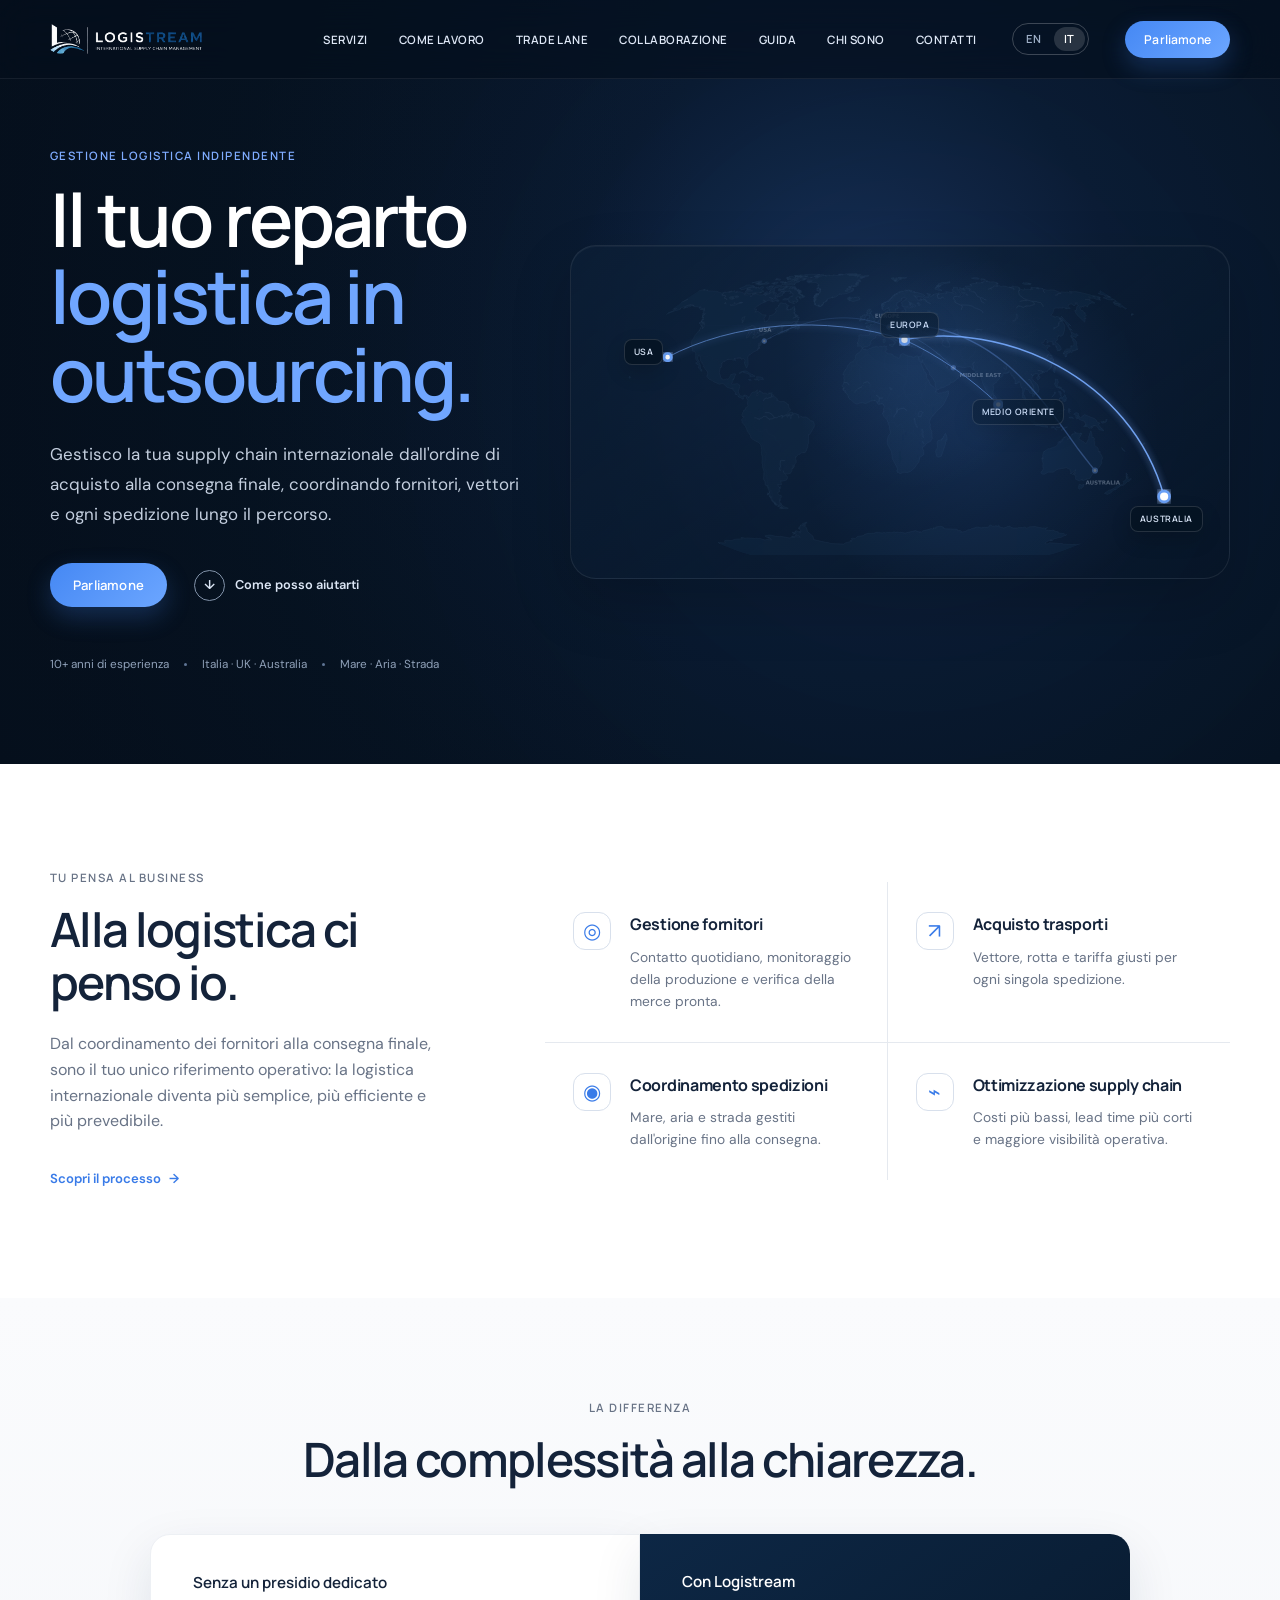
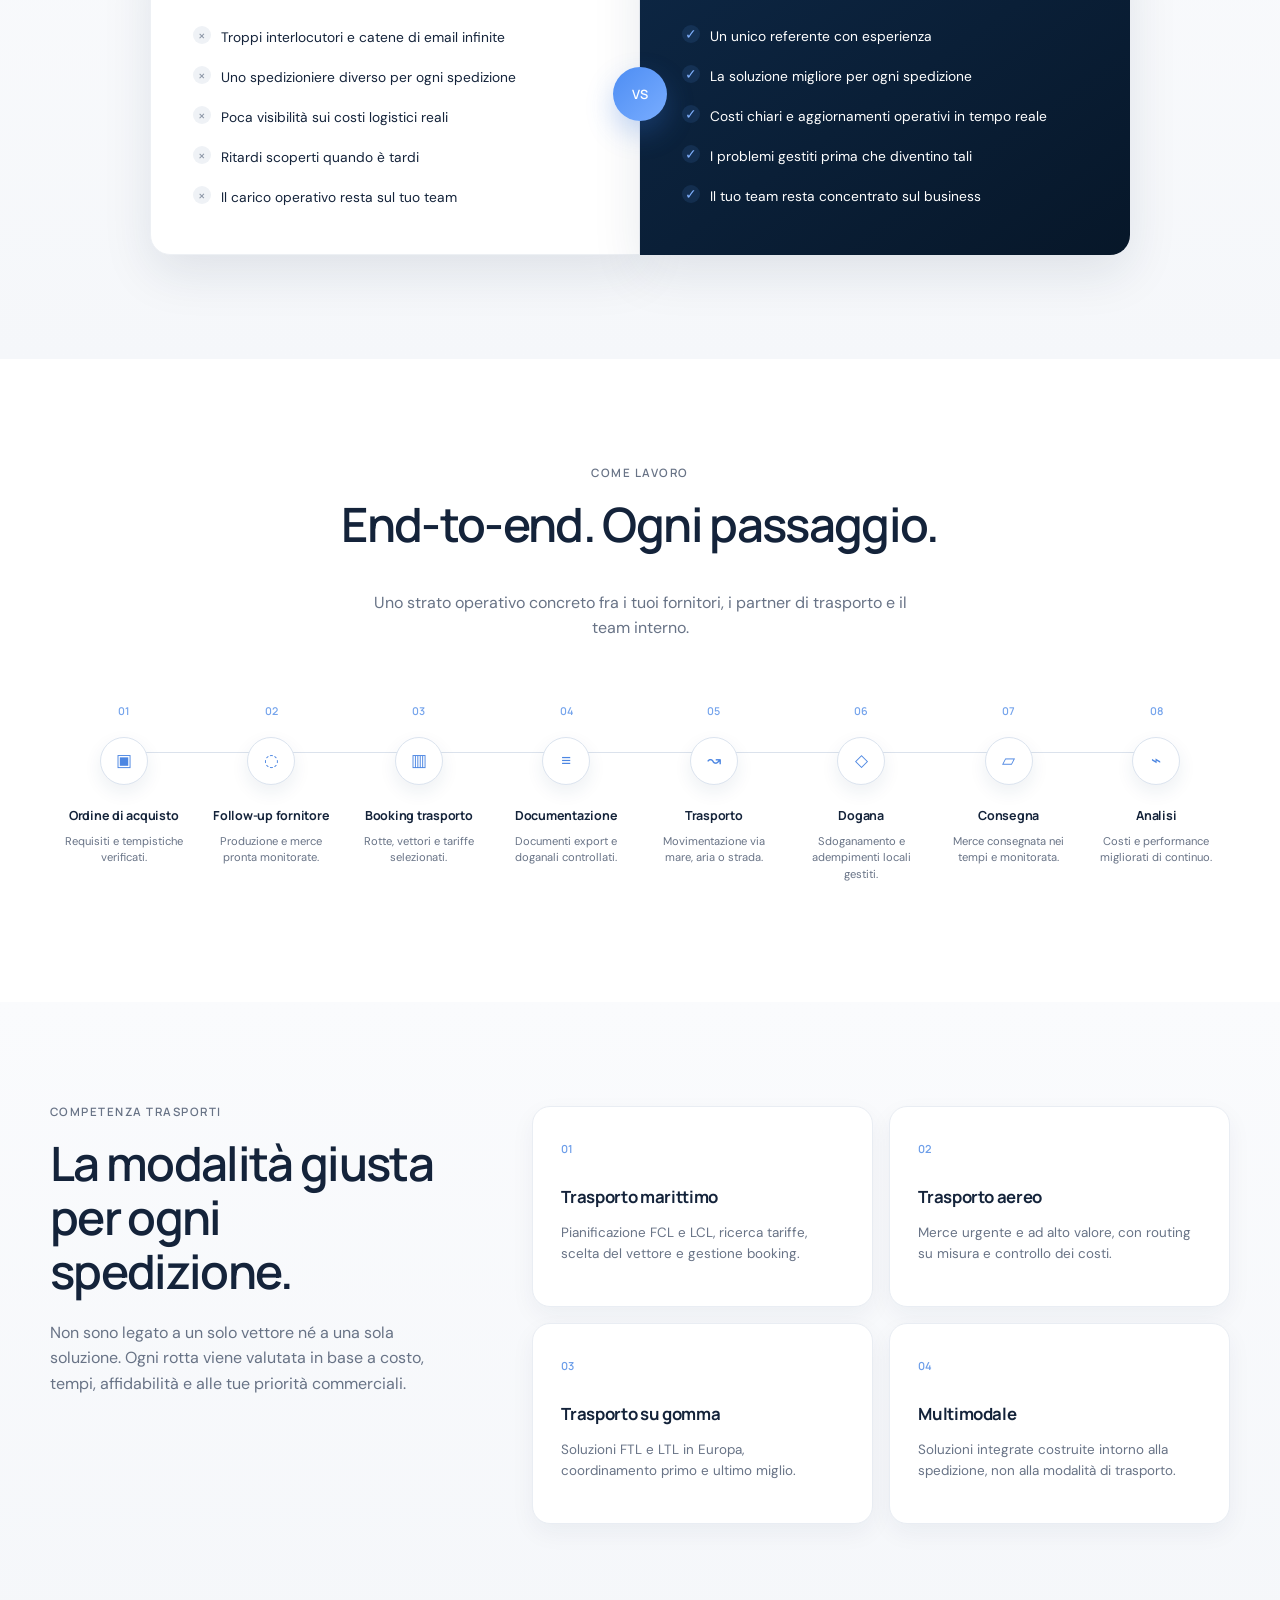
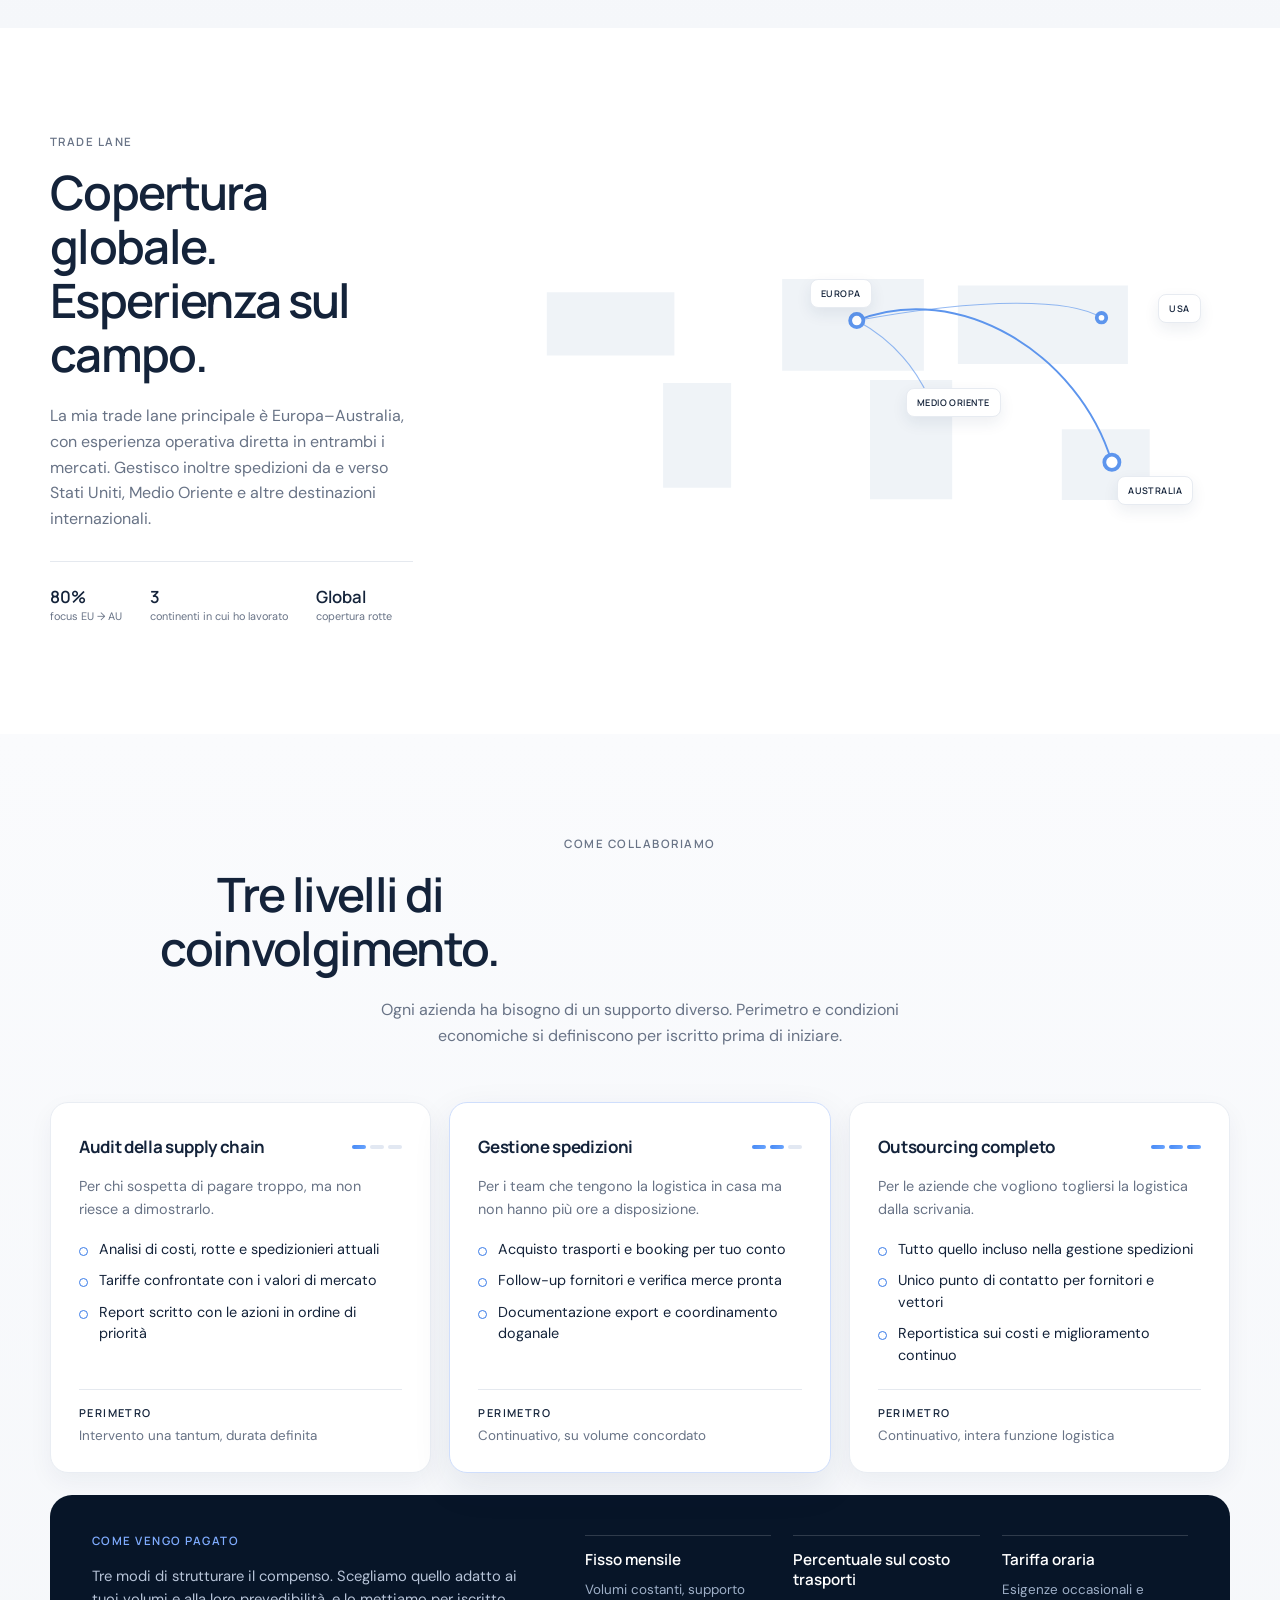
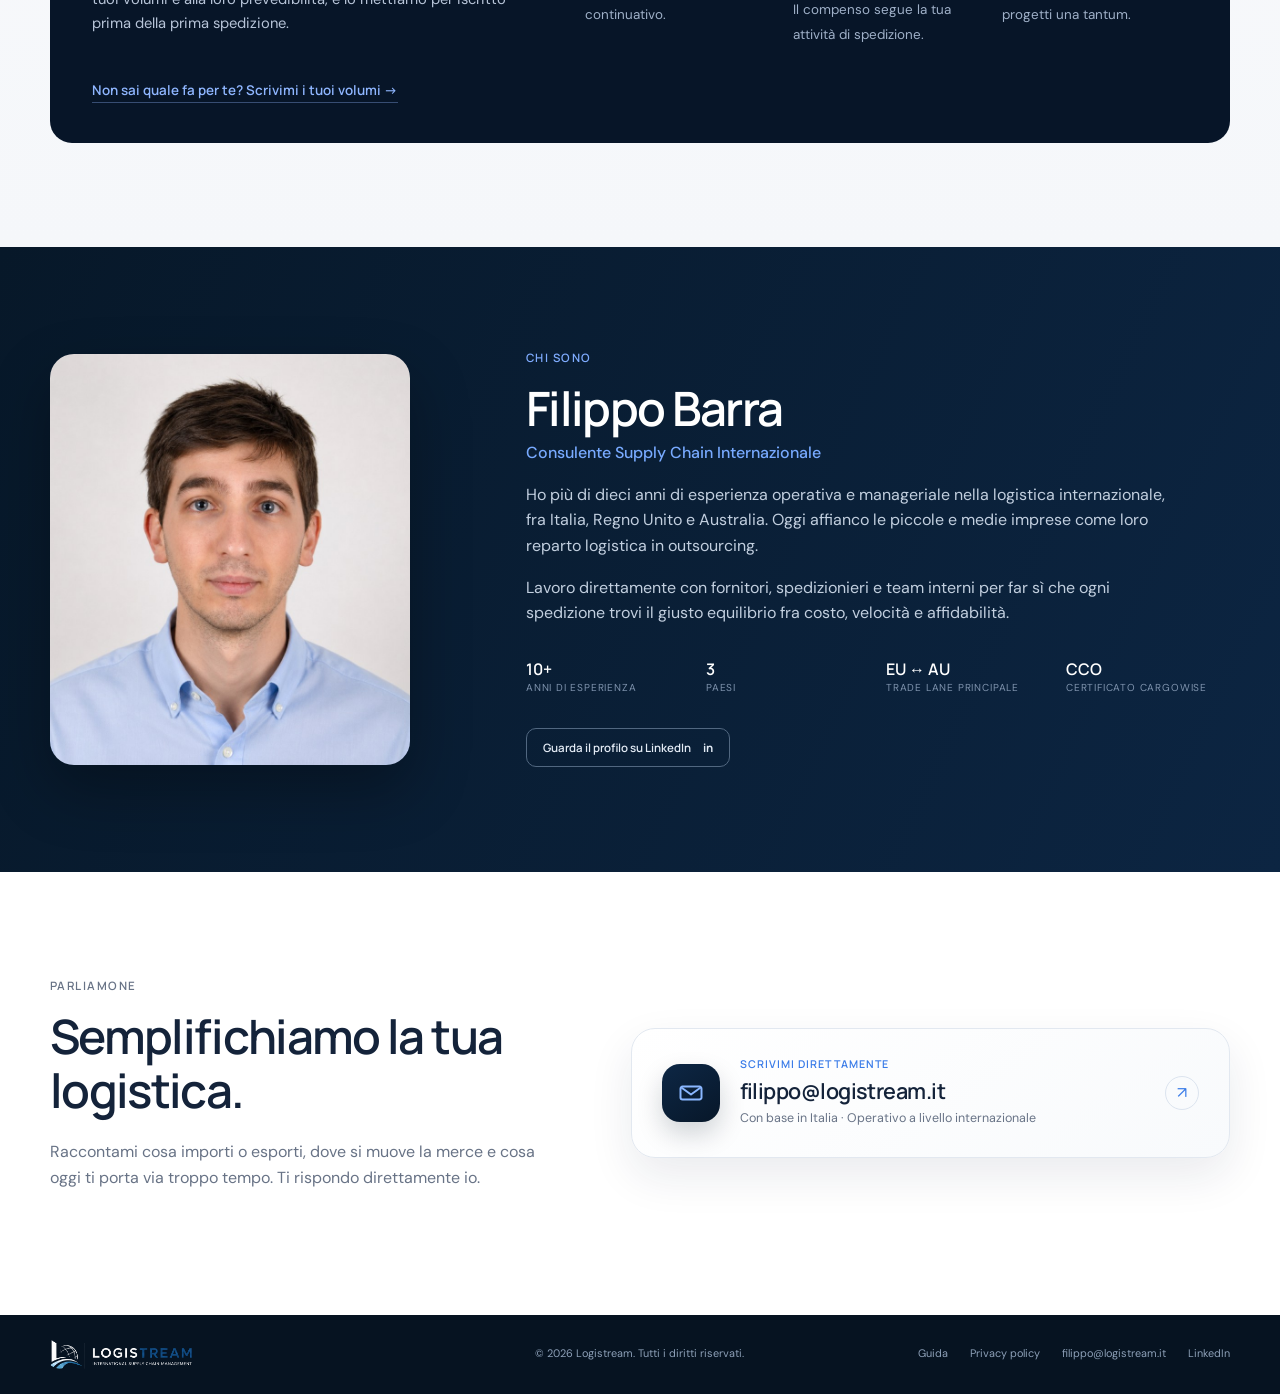
==== it/index.html @ 3e393ba1 "Aggiornamento sito" ====
<!doctype html>
<html lang="it">
<head>
  <meta charset="utf-8">
  <meta name="viewport" content="width=device-width, initial-scale=1">
  <title>Logistream | Gestione logistica in outsourcing</title>
  <meta name="description" content="Gestione logistica internazionale indipendente per PMI. Coordinamento fornitori, acquisto trasporti e controllo della supply chain via mare, aria e strada.">
  <meta property="og:title" content="Logistream | Il tuo reparto logistica in outsourcing">
  <meta property="og:description" content="Logistica internazionale gestita dall'ordine di acquisto alla consegna finale.">
  <meta property="og:type" content="website">
  <meta property="og:site_name" content="Logistream">
  <meta property="og:image" content="https://logistream.it/assets/og-it.jpg">
  <meta property="og:image:width" content="1200">
  <meta property="og:image:height" content="630">
  <meta property="og:image:alt" content="Logistream — il tuo reparto logistica in outsourcing">
  <meta property="og:locale" content="it_IT">
  <meta property="og:locale:alternate" content="en_GB">
  <meta name="twitter:card" content="summary_large_image">
  <meta name="twitter:title" content="Logistream | Il tuo reparto logistica in outsourcing">
  <meta name="twitter:description" content="Logistica internazionale gestita dall'ordine di acquisto alla consegna finale.">
  <meta name="twitter:image" content="https://logistream.it/assets/og-it.jpg">
  <meta property="og:url" content="https://logistream.it/it/">
  <link rel="canonical" href="https://logistream.it/it/">
  <link rel="alternate" hreflang="en" href="https://logistream.it/">
  <link rel="alternate" hreflang="it" href="https://logistream.it/it/">
  <link rel="alternate" hreflang="x-default" href="https://logistream.it/">
  <link rel="icon" href="../assets/favicon.png" sizes="32x32">
  <link rel="icon" href="../assets/icon-512.png" sizes="512x512">
  <link rel="apple-touch-icon" href="../assets/apple-touch-icon.png">
  <meta name="robots" content="index,follow,max-image-preview:large">
  <meta name="author" content="Filippo Barra">
  <link rel="preconnect" href="https://fonts.googleapis.com">
  <link rel="preconnect" href="https://fonts.gstatic.com" crossorigin>
  <link href="https://fonts.googleapis.com/css2?family=DM+Sans:wght@400;500;600&family=Manrope:wght@500;600;700&display=swap" rel="stylesheet">
  <link rel="stylesheet" href="../assets/styles.css">
  <script defer src="../assets/script.js"></script>
</head>
<body>

<header class="site-header" id="top">
  <div class="container nav-wrap">
    <a class="brand" href="#top" aria-label="Logistream home">
      <img src="../assets/logistream-logo.png" alt="Logistream">
    </a>
    <button class="nav-toggle" aria-label="Apri il menu" aria-expanded="false"><span></span><span></span></button>
    <nav class="nav" aria-label="Navigazione principale">
      <a href="#services">Servizi</a>
      <a href="#process">Come lavoro</a>
      <a href="#lanes">Trade lane</a>
      <a href="#engagement">Collaborazione</a>
      <a href="guida-spedizioni.html">Guida</a>
      <a href="#about">Chi sono</a>
      <a href="#contact">Contatti</a>
    </nav>
    <div class="lang-switch" aria-label="Lingua"><a href="../index.html" hreflang="en">EN</a><a href="index.html" class="active" aria-current="true" hreflang="it">IT</a></div>
    <a class="btn btn-small" href="#contact">Parliamone</a>
  </div>
</header>

<main>
  <section class="hero">
    <div class="hero-glow"></div>
    <div class="container hero-grid">
      <div class="hero-copy reveal">
        <p class="eyebrow light">Gestione logistica indipendente</p>
        <h1>Il tuo reparto <span>logistica in outsourcing.</span></h1>
        <p class="hero-lead">Gestisco la tua supply chain internazionale dall'ordine di acquisto alla consegna finale, coordinando fornitori, vettori e ogni spedizione lungo il percorso.</p>
        <div class="hero-actions">
          <a class="btn" href="#contact">Parliamone</a>
          <a class="play-link" href="#services"><span>↓</span> Come posso aiutarti</a>
        </div>
        <div class="trust-row">
          <span>10+ anni di esperienza</span><i></i><span>Italia · UK · Australia</span><i></i><span>Mare · Aria · Strada</span>
        </div>
      </div>

      <div class="world-visual reveal" aria-label="Mappa delle trade lane Logistream">
        <div class="hero-map-card">
          <img class="world-map-real" src="../assets/world-map-real.svg" alt="Mappa del mondo stilizzata">
          <svg class="hero-routes" viewBox="0 0 720 365" aria-hidden="true">
            <defs>
              <filter id="routeGlow"><feGaussianBlur stdDeviation="4" result="b"/><feMerge><feMergeNode in="b"/><feMergeNode in="SourceGraphic"/></feMerge></filter>
            </defs>
            <path d="M365 103 C470 82 613 142 650 275"/>
            <path class="secondary" d="M365 103 C278 75 176 84 105 122"/>
            <path class="secondary" d="M365 103 C402 120 438 145 468 174"/>
            <circle cx="365" cy="103" r="5"/><circle cx="650" cy="275" r="6"/><circle cx="105" cy="122" r="4"/><circle cx="468" cy="174" r="4"/>
          </svg>
          <span class="hero-map-label label-eu">EUROPA</span>
          <span class="hero-map-label label-au">AUSTRALIA</span>
          <span class="hero-map-label label-us">USA</span>
          <span class="hero-map-label label-me">MEDIO ORIENTE</span>
        </div>
      </div>
    </div>
  </section>

  <section class="intro section" id="services">
    <div class="container intro-grid">
      <div class="section-heading reveal">
        <p class="eyebrow">Tu pensa al business</p>
        <h2>Alla logistica ci penso io.</h2>
        <p>Dal coordinamento dei fornitori alla consegna finale, sono il tuo unico riferimento operativo: la logistica internazionale diventa più semplice, più efficiente e più prevedibile.</p>
        <a class="text-link" href="#process">Scopri il processo <span>→</span></a>
      </div>
      <div class="service-list reveal">
        <article><span class="icon">◎</span><div><h3>Gestione fornitori</h3><p>Contatto quotidiano, monitoraggio della produzione e verifica della merce pronta.</p></div></article>
        <article><span class="icon">↗</span><div><h3>Acquisto trasporti</h3><p>Vettore, rotta e tariffa giusti per ogni singola spedizione.</p></div></article>
        <article><span class="icon">◉</span><div><h3>Coordinamento spedizioni</h3><p>Mare, aria e strada gestiti dall'origine fino alla consegna.</p></div></article>
        <article><span class="icon">⌁</span><div><h3>Ottimizzazione supply chain</h3><p>Costi più bassi, lead time più corti e maggiore visibilità operativa.</p></div></article>
      </div>
    </div>
  </section>

  <section class="difference section-soft">
    <div class="container">
      <div class="section-title centered reveal"><p class="eyebrow">La differenza</p><h2>Dalla complessità alla chiarezza.</h2></div>
      <div class="comparison reveal">
        <div class="compare-card muted">
          <p class="compare-label">Senza un presidio dedicato</p>
          <ul><li>Troppi interlocutori e catene di email infinite</li><li>Uno spedizioniere diverso per ogni spedizione</li><li>Poca visibilità sui costi logistici reali</li><li>Ritardi scoperti quando è tardi</li><li>Il carico operativo resta sul tuo team</li></ul>
        </div>
        <div class="vs">VS</div>
        <div class="compare-card premium">
          <p class="compare-label">Con Logistream</p>
          <ul><li>Un unico referente con esperienza</li><li>La soluzione migliore per ogni spedizione</li><li>Costi chiari e aggiornamenti operativi in tempo reale</li><li>I problemi gestiti prima che diventino tali</li><li>Il tuo team resta concentrato sul business</li></ul>
        </div>
      </div>
    </div>
  </section>

  <section class="process section" id="process">
    <div class="container">
      <div class="section-title centered reveal"><p class="eyebrow">Come lavoro</p><h2>End-to-end. Ogni passaggio.</h2><p>Uno strato operativo concreto fra i tuoi fornitori, i partner di trasporto e il team interno.</p></div>
      <div class="process-line reveal">
        <article><span>01</span><i>▣</i><h3>Ordine di acquisto</h3><p>Requisiti e tempistiche verificati.</p></article>
        <article><span>02</span><i>◌</i><h3>Follow-up fornitore</h3><p>Produzione e merce pronta monitorate.</p></article>
        <article><span>03</span><i>▥</i><h3>Booking trasporto</h3><p>Rotte, vettori e tariffe selezionati.</p></article>
        <article><span>04</span><i>≡</i><h3>Documentazione</h3><p>Documenti export e doganali controllati.</p></article>
        <article><span>05</span><i>↝</i><h3>Trasporto</h3><p>Movimentazione via mare, aria o strada.</p></article>
        <article><span>06</span><i>◇</i><h3>Dogana</h3><p>Sdoganamento e adempimenti locali gestiti.</p></article>
        <article><span>07</span><i>▱</i><h3>Consegna</h3><p>Merce consegnata nei tempi e monitorata.</p></article>
        <article><span>08</span><i>⌁</i><h3>Analisi</h3><p>Costi e performance migliorati di continuo.</p></article>
      </div>
    </div>
  </section>

  <section class="modes section-soft">
    <div class="container modes-grid">
      <div class="section-heading reveal"><p class="eyebrow">Competenza trasporti</p><h2>La modalità giusta per ogni spedizione.</h2><p>Non sono legato a un solo vettore né a una sola soluzione. Ogni rotta viene valutata in base a costo, tempi, affidabilità e alle tue priorità commerciali.</p></div>
      <div class="mode-cards reveal">
        <article><span>01</span><h3>Trasporto marittimo</h3><p>Pianificazione FCL e LCL, ricerca tariffe, scelta del vettore e gestione booking.</p></article>
        <article><span>02</span><h3>Trasporto aereo</h3><p>Merce urgente e ad alto valore, con routing su misura e controllo dei costi.</p></article>
        <article><span>03</span><h3>Trasporto su gomma</h3><p>Soluzioni FTL e LTL in Europa, coordinamento primo e ultimo miglio.</p></article>
        <article><span>04</span><h3>Multimodale</h3><p>Soluzioni integrate costruite intorno alla spedizione, non alla modalità di trasporto.</p></article>
      </div>
    </div>
  </section>

  <section class="lanes section" id="lanes">
    <div class="container lanes-grid">
      <div class="section-heading reveal"><p class="eyebrow">Trade lane</p><h2>Copertura globale.<br>Esperienza sul campo.</h2><p>La mia trade lane principale è Europa–Australia, con esperienza operativa diretta in entrambi i mercati. Gestisco inoltre spedizioni da e verso Stati Uniti, Medio Oriente e altre destinazioni internazionali.</p><div class="lane-stats"><div><strong>80%</strong><span>focus EU → AU</span></div><div><strong>3</strong><span>continenti in cui ho lavorato</span></div><div><strong>Global</strong><span>copertura rotte</span></div></div></div>
      <div class="lane-map reveal">
        <svg viewBox="0 0 780 390" aria-label="Mappa delle trade lane">
          <g class="dots">
            <path d="M57 105h135v67H57zM180 201h72v111h-72zM306 91h150v97H306zM399 198h87v126h-87zM492 98h180v83H492zM602 250h93v75h-93z"/>
          </g>
          <path class="maproute" d="M385 135 C493 92 620 170 655 285"/><path class="maproute soft" d="M385 135 C520 110 612 112 644 132"/><path class="maproute soft" d="M385 135 C420 154 446 183 461 216"/>
          <circle cx="385" cy="135" r="7"/><circle cx="655" cy="285" r="8"/><circle cx="644" cy="132" r="5"/><circle cx="461" cy="216" r="5"/>
        </svg>
        <span class="map-label eu">EUROPA</span><span class="map-label au">AUSTRALIA</span><span class="map-label us">USA</span><span class="map-label me">MEDIO ORIENTE</span>
      </div>
    </div>
  </section>

  <section class="engagement section-soft" id="engagement">
    <div class="container">
      <div class="section-heading centered reveal"><p class="eyebrow">Come collaboriamo</p><h2>Tre livelli di coinvolgimento.</h2><p>Ogni azienda ha bisogno di un supporto diverso. Perimetro e condizioni economiche si definiscono per iscritto prima di iniziare.</p></div>

      <div class="tier-cards reveal">
        <article class="tier">
          <div class="tier-head">
            <h3>Audit della supply chain</h3>
            <span class="tier-meter" role="img" aria-label="Coinvolgimento: leggero"><i class="on"></i><i></i><i></i></span>
          </div>
          <p class="tier-for">Per chi sospetta di pagare troppo, ma non riesce a dimostrarlo.</p>
          <ul>
            <li>Analisi di costi, rotte e spedizionieri attuali</li>
            <li>Tariffe confrontate con i valori di mercato</li>
            <li>Report scritto con le azioni in ordine di priorità</li>
          </ul>
          <p class="tier-scope"><span>Perimetro</span> Intervento una tantum, durata definita</p>
        </article>

        <article class="tier tier-featured">
          <div class="tier-head">
            <h3>Gestione spedizioni</h3>
            <span class="tier-meter" role="img" aria-label="Coinvolgimento: condiviso"><i class="on"></i><i class="on"></i><i></i></span>
          </div>
          <p class="tier-for">Per i team che tengono la logistica in casa ma non hanno più ore a disposizione.</p>
          <ul>
            <li>Acquisto trasporti e booking per tuo conto</li>
            <li>Follow-up fornitori e verifica merce pronta</li>
            <li>Documentazione export e coordinamento doganale</li>
          </ul>
          <p class="tier-scope"><span>Perimetro</span> Continuativo, su volume concordato</p>
        </article>

        <article class="tier">
          <div class="tier-head">
            <h3>Outsourcing completo</h3>
            <span class="tier-meter" role="img" aria-label="Coinvolgimento: totale"><i class="on"></i><i class="on"></i><i class="on"></i></span>
          </div>
          <p class="tier-for">Per le aziende che vogliono togliersi la logistica dalla scrivania.</p>
          <ul>
            <li>Tutto quello incluso nella gestione spedizioni</li>
            <li>Unico punto di contatto per fornitori e vettori</li>
            <li>Reportistica sui costi e miglioramento continuo</li>
          </ul>
          <p class="tier-scope"><span>Perimetro</span> Continuativo, intera funzione logistica</p>
        </article>
      </div>

      <div class="billing reveal">
        <div class="billing-intro">
          <p class="eyebrow">Come vengo pagato</p>
          <p>Tre modi di strutturare il compenso. Scegliamo quello adatto ai tuoi volumi e alla loro prevedibilità, e lo mettiamo per iscritto prima della prima spedizione.</p>
        </div>
        <ul class="billing-modes">
          <li><strong>Fisso mensile</strong><span>Volumi costanti, supporto continuativo.</span></li>
          <li><strong>Percentuale sul costo trasporti</strong><span>Il compenso segue la tua attività di spedizione.</span></li>
          <li><strong>Tariffa oraria</strong><span>Esigenze occasionali e progetti una tantum.</span></li>
        </ul>
        <a class="billing-cta" href="#contact">Non sai quale fa per te? Scrivimi i tuoi volumi <span aria-hidden="true">→</span></a>
      </div>
    </div>
  </section>

  <section class="about" id="about">
    <div class="container about-grid">
      <div class="portrait-wrap reveal"><img src="../assets/filippo-barra.jpg" alt="Filippo Barra, consulente supply chain internazionale"></div>
      <div class="about-copy reveal">
        <p class="eyebrow light">Chi sono</p>
        <h2>Filippo Barra</h2>
        <p class="role">Consulente Supply Chain Internazionale</p>
        <p>Ho più di dieci anni di esperienza operativa e manageriale nella logistica internazionale, fra Italia, Regno Unito e Australia. Oggi affianco le piccole e medie imprese come loro reparto logistica in outsourcing.</p>
        <p>Lavoro direttamente con fornitori, spedizionieri e team interni per far sì che ogni spedizione trovi il giusto equilibrio fra costo, velocità e affidabilità.</p>
        <div class="about-stats"><div><strong>10+</strong><span>anni di esperienza</span></div><div><strong>3</strong><span>paesi</span></div><div><strong>EU ↔ AU</strong><span>trade lane principale</span></div><div><strong>CCO</strong><span>certificato CargoWise</span></div></div>
        <a class="outline-btn" href="https://www.linkedin.com/in/filippo-barra/" target="_blank" rel="noopener">Guarda il profilo su LinkedIn <span>in</span></a>
      </div>
    </div>
  </section>

  <section class="contact section" id="contact">
    <div class="container contact-email-layout">
      <div class="section-heading reveal">
        <p class="eyebrow">Parliamone</p>
        <h2>Semplifichiamo la tua logistica.</h2>
        <p>Raccontami cosa importi o esporti, dove si muove la merce e cosa oggi ti porta via troppo tempo. Ti rispondo direttamente io.</p>
      </div>
      <a class="email-card reveal" href="mailto:filippo@logistream.it" aria-label="Scrivi a Filippo Barra: filippo@logistream.it">
        <span class="email-icon" aria-hidden="true">
          <svg viewBox="0 0 24 24" role="img"><path d="M4.75 6.5h14.5A1.75 1.75 0 0 1 21 8.25v7.5a1.75 1.75 0 0 1-1.75 1.75H4.75A1.75 1.75 0 0 1 3 15.75v-7.5A1.75 1.75 0 0 1 4.75 6.5Z"/><path d="m4 7.5 8 5.75 8-5.75"/></svg>
        </span>
        <span class="email-copy">
          <small>Scrivimi direttamente</small>
          <strong>filippo@logistream.it</strong>
          <span>Con base in Italia · Operativo a livello internazionale</span>
        </span>
        <span class="email-arrow" aria-hidden="true">↗</span>
      </a>
    </div>
  </section>
</main>

<footer>
  <div class="container footer-grid"><a class="brand footer-brand" href="#top"><img src="../assets/logistream-logo.png" alt="Logistream"></a><p>© 2026 Logistream. Tutti i diritti riservati.</p><div><a href="guida-spedizioni.html">Guida</a><a href="../privacy.html">Privacy policy</a><a href="mailto:filippo@logistream.it">filippo@logistream.it</a><a href="https://www.linkedin.com/in/filippo-barra/" target="_blank" rel="noopener">LinkedIn</a></div></div>
</footer>
<script type="application/ld+json">
{
  "@context": "https://schema.org",
  "@graph": [
    {
      "@type": "ProfessionalService",
      "@id": "https://logistream.it/#business",
      "name": "Logistream",
      "url": "https://logistream.it/",
      "description": "Gestione logistica internazionale indipendente per piccole e medie imprese: coordinamento fornitori, acquisto trasporti e controllo della supply chain end-to-end.",
      "email": "filippo@logistream.it",
      "image": "https://logistream.it/assets/og-it.jpg",
      "logo": "https://logistream.it/assets/logistream-logo.png",
      "founder": {
        "@id": "https://logistream.it/#filippo"
      },
      "address": {
        "@type": "PostalAddress",
        "addressCountry": "IT"
      },
      "areaServed": [
        {
          "@type": "Place",
          "name": "Europe"
        },
        {
          "@type": "Country",
          "name": "Australia"
        },
        {
          "@type": "Country",
          "name": "United States"
        },
        {
          "@type": "Place",
          "name": "Middle East"
        }
      ],
      "availableLanguage": [
        "it",
        "en"
      ],
      "knowsAbout": [
        "Freight forwarding",
        "Ocean freight",
        "Air freight",
        "Supply chain management",
        "Customs clearance",
        "Export documentation",
        "Logistics outsourcing"
      ],
      "hasOfferCatalog": {
        "@type": "OfferCatalog",
        "name": "Servizi logistici",
        "itemListElement": [
          {
            "@type": "Offer",
            "itemOffered": {
              "@type": "Service",
              "name": "Audit della supply chain"
            }
          },
          {
            "@type": "Offer",
            "itemOffered": {
              "@type": "Service",
              "name": "Gestione spedizioni"
            }
          },
          {
            "@type": "Offer",
            "itemOffered": {
              "@type": "Service",
              "name": "Outsourcing logistico completo"
            }
          },
          {
            "@type": "Offer",
            "itemOffered": {
              "@type": "Service",
              "name": "Trasporto marittimo"
            }
          },
          {
            "@type": "Offer",
            "itemOffered": {
              "@type": "Service",
              "name": "Trasporto aereo"
            }
          },
          {
            "@type": "Offer",
            "itemOffered": {
              "@type": "Service",
              "name": "Trasporto su gomma"
            }
          }
        ]
      }
    },
    {
      "@type": "Person",
      "@id": "https://logistream.it/#filippo",
      "name": "Filippo Barra",
      "jobTitle": "International Supply Chain Consultant",
      "email": "filippo@logistream.it",
      "image": "https://logistream.it/assets/filippo-barra.jpg",
      "worksFor": {
        "@id": "https://logistream.it/#business"
      },
      "sameAs": [
        "https://www.linkedin.com/in/filippo-barra/"
      ]
    },
    {
      "@type": "WebSite",
      "@id": "https://logistream.it/it/#website",
      "url": "https://logistream.it/it/",
      "name": "Logistream",
      "inLanguage": "it",
      "publisher": {
        "@id": "https://logistream.it/#business"
      }
    }
  ]
}
</script>
</body>
</html>
---- assets/styles.css ----
:root{--navy:#071528;--navy2:#0c203b;--ink:#14233a;--muted:#687386;--line:#e5e9ef;--soft:#f6f8fb;--blue:#397be8;--blue2:#6da5ff;--white:#fff;--radius:22px;--shadow:0 18px 50px rgba(18,38,68,.10)}
*{box-sizing:border-box}html{scroll-behavior:smooth}body{margin:0;font-family:'DM Sans',sans-serif;color:var(--ink);background:#fff;line-height:1.6}.container{width:min(1180px,calc(100% - 48px));margin:auto}a{color:inherit;text-decoration:none}img{max-width:100%;display:block}h1,h2,h3,p{margin-top:0}h1,h2,h3{font-family:'Manrope',sans-serif;letter-spacing:-.035em}h1{font-size:clamp(3rem,5.8vw,5.2rem);line-height:1.05;font-weight:600}h2{font-size:clamp(2rem,3.7vw,3.25rem);line-height:1.14;font-weight:600}h3{font-size:1rem;letter-spacing:-.02em}.eyebrow{font:600 .72rem/1 'Manrope';letter-spacing:.13em;text-transform:uppercase;color:var(--blue);margin-bottom:18px}.eyebrow.light{color:#7facff}.section{padding:108px 0}.section-soft{padding:104px 0;background:linear-gradient(180deg,#fafbfd,#f5f7fa)}.section-heading p,.section-title p{color:var(--muted);max-width:560px}.section-heading h2{max-width:560px;margin-bottom:22px}.centered{text-align:center}.centered p{margin-left:auto;margin-right:auto}.btn{display:inline-flex;align-items:center;justify-content:center;padding:13px 23px;border-radius:999px;background:linear-gradient(135deg,#4588f4,#6ca6ff);color:white;font:600 .82rem 'Manrope';letter-spacing:.015em;border:0;box-shadow:0 10px 24px rgba(60,126,233,.26);transition:.25s}.btn:hover{transform:translateY(-2px);box-shadow:0 14px 30px rgba(60,126,233,.34)}.btn-small{padding:10px 19px;font-size:.76rem}.site-header{position:fixed;z-index:100;top:0;left:0;right:0;color:#fff;background:rgba(5,15,28,.58);backdrop-filter:blur(18px);-webkit-backdrop-filter:blur(18px);border-bottom:1px solid rgba(255,255,255,.07);transition:background .25s,box-shadow .25s}.site-header.scrolled{background:rgba(5,15,28,.94);box-shadow:0 10px 30px rgba(0,0,0,.18)}.nav-wrap{height:86px;display:flex;align-items:center;gap:36px}.brand{display:inline-flex;align-items:center}.brand img{display:block;width:188px;height:auto}.brand-icon{position:relative;width:25px;height:18px;display:inline-block}.brand-icon i{position:absolute;height:2px;border-radius:5px;background:#75aaff;transform:rotate(-9deg)}.brand-icon i:nth-child(1){width:18px;left:0;top:4px}.brand-icon i:nth-child(2){width:22px;left:3px;top:9px}.brand-icon i:nth-child(3){width:16px;left:8px;top:14px}.nav{margin-left:auto;display:flex;gap:31px;align-items:center}.nav a{font:600 .72rem 'Manrope';letter-spacing:.04em;text-transform:uppercase;color:#dfe8f7;transition:.2s}.nav a:hover{color:#fff}.nav-toggle{display:none}.hero{position:relative;overflow:hidden;background:radial-gradient(circle at 66% 40%,#152d50 0,#0a1a30 28%,#061322 65%,#050f1c 100%);color:#fff;min-height:760px;padding:150px 0 90px}.hero:after{content:'';position:absolute;inset:0;background:linear-gradient(90deg,rgba(5,15,28,.45),transparent 55%);pointer-events:none}.hero-glow{position:absolute;width:420px;height:420px;border-radius:50%;background:#2d70de;filter:blur(180px);opacity:.13;right:12%;top:24%}.hero-grid{position:relative;z-index:2;display:grid;grid-template-columns:.9fr 1.25fr;gap:45px;align-items:center}.hero-copy h1{max-width:620px;margin-bottom:27px}.hero-copy h1 span{display:block;color:#70a6ff}.hero-lead{max-width:530px;color:#c4cfdf;font-size:1.06rem;line-height:1.75}.hero-actions{display:flex;align-items:center;gap:27px;margin-top:34px}.play-link{display:inline-flex;align-items:center;gap:10px;color:#dce6f5;font-size:.8rem;font-weight:600}.play-link span{width:31px;height:31px;border-radius:50%;border:1px solid #8293aa;display:grid;place-items:center}.trust-row{display:flex;align-items:center;gap:15px;color:#8fa0b8;font-size:.73rem;margin-top:48px}.trust-row i{width:3px;height:3px;background:#5f7595;border-radius:50%}.world-visual{position:relative;min-height:470px}.world{width:100%;height:auto;overflow:visible}.continents path{fill:#17304d;stroke:#294663;stroke-width:1.2;opacity:.82}.world text{fill:#c7d5e8;font:600 10px 'Manrope';letter-spacing:.12em}.route{fill:none;stroke:#78aaff;stroke-width:2.2;filter:drop-shadow(0 0 7px #5d99ff)}.route-soft{stroke-width:1.2;opacity:.5}.node{fill:#fff;stroke:#6da5ff;stroke-width:4}.node.secondary{stroke-width:3}.halo{filter:url(#blur)}.route-badge{position:absolute;padding:14px 17px;border:1px solid rgba(255,255,255,.13);background:rgba(9,25,45,.72);backdrop-filter:blur(15px);border-radius:16px;box-shadow:0 16px 35px rgba(0,0,0,.22)}.route-badge strong{display:block;font:600 .82rem 'Manrope'}.route-badge span{color:#93a5bd;font-size:.7rem}.badge-one{right:4%;bottom:17%}.badge-two{left:12%;top:19%}.intro-grid{display:grid;grid-template-columns:.75fr 1.3fr;gap:100px;align-items:center}.text-link{display:inline-flex;gap:8px;color:var(--blue);font-weight:600;font-size:.82rem;margin-top:18px}.service-list{display:grid;grid-template-columns:1fr 1fr}.service-list article{display:flex;gap:19px;padding:30px 28px;border-bottom:1px solid var(--line)}.service-list article:nth-child(odd){border-right:1px solid var(--line)}.service-list article:nth-child(n+3){border-bottom:0}.service-list .icon{flex:0 0 38px;width:38px;height:38px;border:1px solid #d8e0ec;border-radius:12px;display:grid;place-items:center;color:var(--blue);font-size:1.3rem}.service-list h3{margin:0 0 8px}.service-list p{font-size:.86rem;color:var(--muted);margin:0}.comparison{position:relative;display:grid;grid-template-columns:1fr 1fr;max-width:980px;margin:48px auto 0}.compare-card{padding:37px 42px;border-radius:20px;box-shadow:var(--shadow)}.compare-card.muted{background:#fff;border:1px solid #edf0f4;border-radius:20px 0 0 20px}.compare-card.premium{background:linear-gradient(145deg,#0d2745,#071729);color:#fff;border-radius:0 20px 20px 0}.compare-label{font:600 .95rem 'Manrope';margin-bottom:24px}.compare-card ul{list-style:none;padding:0;margin:0}.compare-card li{position:relative;padding:9px 0 9px 28px;font-size:.86rem}.compare-card li:before{content:'×';position:absolute;left:0;width:18px;height:18px;border-radius:50%;background:#eff2f6;text-align:center;line-height:18px;color:#8994a4}.premium li:before{content:'✓';background:rgba(88,145,233,.13);color:#80b1ff}.vs{position:absolute;z-index:2;left:50%;top:50%;transform:translate(-50%,-50%);width:54px;height:54px;border-radius:50%;background:linear-gradient(135deg,#4d8df3,#79adff);color:#fff;display:grid;place-items:center;font:600 .8rem 'Manrope';box-shadow:0 12px 28px rgba(59,123,225,.28)}.process-line{display:grid;grid-template-columns:repeat(8,1fr);margin-top:56px;position:relative}.process-line:before{content:'';position:absolute;top:55px;left:6%;right:6%;height:1px;background:#dbe2ec}.process-line article{text-align:center;position:relative;padding:0 9px}.process-line span{font:600 .67rem 'Manrope';color:#75a4ec}.process-line i{position:relative;z-index:1;margin:14px auto 21px;width:48px;height:48px;border-radius:50%;background:#fff;border:1px solid #dce4ef;box-shadow:0 7px 18px rgba(28,58,98,.08);display:grid;place-items:center;color:#4c86e2;font-style:normal;font-size:1.05rem}.process-line h3{font-size:.78rem;margin-bottom:7px}.process-line p{font-size:.7rem;line-height:1.5;color:var(--muted)}.modes-grid{display:grid;grid-template-columns:.72fr 1.28fr;gap:90px;align-items:start}.mode-cards{display:grid;grid-template-columns:1fr 1fr;gap:16px}.mode-cards article{background:#fff;border:1px solid #e9edf3;border-radius:18px;padding:28px;min-height:190px;box-shadow:0 9px 25px rgba(21,47,82,.05);transition:.25s}.mode-cards article:hover{transform:translateY(-4px);box-shadow:var(--shadow)}.mode-cards span{font:600 .69rem 'Manrope';color:#6d9ee9}.mode-cards h3{font-size:1.05rem;margin:23px 0 11px}.mode-cards p{font-size:.84rem;color:var(--muted)}.lanes-grid{display:grid;grid-template-columns:.66fr 1.34fr;gap:80px;align-items:center}.lane-stats{display:flex;gap:28px;border-top:1px solid var(--line);padding-top:23px;margin-top:30px}.lane-stats div{display:flex;flex-direction:column}.lane-stats strong{font:600 1.05rem 'Manrope'}.lane-stats span{font-size:.68rem;color:var(--muted)}.lane-map{position:relative}.lane-map svg{width:100%}.dots path{fill:#edf1f6;opacity:.85}.maproute{fill:none;stroke:#5d95ed;stroke-width:2}.maproute.soft{stroke-width:1.2;opacity:.65}.lane-map circle{fill:white;stroke:#5d95ed;stroke-width:4}.map-label{position:absolute;padding:7px 10px;background:#fff;border:1px solid #e7ebf1;border-radius:8px;font:600 .57rem 'Manrope';letter-spacing:.05em;box-shadow:0 6px 15px rgba(31,54,84,.08)}.map-label.eu{left:43%;top:23%}.map-label.au{right:5%;bottom:17%}.map-label.us{right:4%;top:27%}.map-label.me{left:56%;top:52%}.about{background:linear-gradient(115deg,#071829,#0c2542);color:#fff;padding:105px 0}.about-grid{display:grid;grid-template-columns:.72fr 1.28fr;gap:80px;align-items:center}.portrait-wrap{max-width:360px;border-radius:24px;overflow:hidden;box-shadow:0 25px 60px rgba(0,0,0,.3)}.portrait-wrap img{width:100%;aspect-ratio:1/1.14;object-fit:cover;object-position:center top}.about-copy h2{margin-bottom:5px}.role{color:#78aaff;font-weight:500}.about-copy>p:not(.role):not(.eyebrow){color:#c2cfdf;max-width:640px}.about-stats{display:grid;grid-template-columns:repeat(4,1fr);gap:16px;margin:32px 0}.about-stats strong{display:block;font:600 1rem 'Manrope'}.about-stats span{display:block;color:#7f93ad;font-size:.63rem;text-transform:uppercase;letter-spacing:.08em}.outline-btn{display:inline-flex;align-items:center;gap:12px;padding:11px 16px;border:1px solid #516780;border-radius:10px;font:600 .72rem 'Manrope';color:#e3ebf5}.outline-btn span{font-weight:700}.contact-grid{display:grid;grid-template-columns:.8fr 1.2fr;gap:90px;align-items:start}.contact-details{margin-top:35px;display:flex;flex-direction:column;gap:8px}.contact-details a{font-weight:600}.contact-details span{font-size:.82rem;color:var(--muted)}.contact-form{background:#fff;padding:34px;border:1px solid #e5eaf0;border-radius:22px;box-shadow:var(--shadow)}.form-row{display:grid;grid-template-columns:1fr 1fr;gap:15px}.contact-form label{display:block;font-size:.7rem;color:#687386;margin-bottom:14px}.contact-form input,.contact-form textarea{display:block;width:100%;margin-top:7px;border:1px solid #dfe5ec;border-radius:9px;padding:12px 13px;font:400 .88rem 'DM Sans';outline:0;transition:.2s;background:#fbfcfd}.contact-form input:focus,.contact-form textarea:focus{border-color:#74a6f5;box-shadow:0 0 0 3px rgba(90,145,235,.1)}.submit{width:100%;border-radius:9px}.form-note{font-size:.67rem;color:#8b96a5;text-align:center;margin:13px 0 0}.hidden{display:none}footer{background:#061321;color:#8da0b8;padding:25px 0}.footer-grid{display:grid;grid-template-columns:1fr 1fr 1fr;align-items:center;font-size:.68rem}.footer-grid p{text-align:center;margin:0}.footer-grid>div{display:flex;justify-content:flex-end;gap:22px}.footer-brand{color:#fff;font-size:.82rem}.reveal{opacity:0;transform:translateY(18px);transition:.7s ease}.reveal.visible{opacity:1;transform:none}
@media(max-width:980px){.nav{display:none;position:absolute;top:76px;left:24px;right:24px;background:#0c1d32;padding:20px;border-radius:16px;flex-direction:column;align-items:flex-start}.nav.open{display:flex}.nav-wrap>.btn{display:none}.nav-toggle{display:block;margin-left:auto;background:none;border:0;width:34px}.nav-toggle span{display:block;height:2px;background:#fff;margin:7px 0}.hero-grid,.intro-grid,.modes-grid,.lanes-grid,.about-grid,.contact-grid{grid-template-columns:1fr}.hero{padding-top:130px}.world-visual{min-height:380px}.intro-grid,.modes-grid,.lanes-grid,.about-grid,.contact-grid{gap:48px}.process-line{grid-template-columns:repeat(4,1fr);row-gap:35px}.process-line:before{display:none}.about-grid{grid-template-columns:.65fr 1fr}.portrait-wrap{max-width:330px}.section{padding:80px 0}.section-soft{padding:80px 0}}
@media(max-width:680px){.container{width:min(100% - 32px,1180px)}h1{font-size:2.65rem}.hero{min-height:auto;padding-bottom:65px}.hero-grid{gap:20px}.world-visual{min-height:280px}.route-badge{display:none}.trust-row{flex-wrap:wrap}.service-list,.mode-cards{grid-template-columns:1fr}.service-list article{border-right:0!important}.service-list article:nth-child(3){border-bottom:1px solid var(--line)}.comparison{grid-template-columns:1fr;gap:12px}.compare-card.muted,.compare-card.premium{border-radius:18px}.vs{position:relative;left:auto;top:auto;transform:none;margin:-31px auto;z-index:3}.process-line{grid-template-columns:repeat(2,1fr)}.lane-stats{flex-wrap:wrap}.about-grid{grid-template-columns:1fr}.portrait-wrap{max-width:270px}.about-stats{grid-template-columns:1fr 1fr}.form-row{grid-template-columns:1fr}.footer-grid{grid-template-columns:1fr;text-align:center;gap:17px}.footer-grid>div{justify-content:center;flex-wrap:wrap}.footer-grid p{text-align:center}.section{padding:66px 0}.section-soft{padding:66px 0}}

.world-map-real{display:block;width:100%;height:auto;filter:drop-shadow(0 22px 40px rgba(0,0,0,.22));opacity:.98}.world-visual:after{content:"";position:absolute;inset:8% 7%;background:radial-gradient(circle at 64% 58%,rgba(70,135,235,.13),transparent 44%);pointer-events:none}.site-header .nav-wrap{height:78px}html{scroll-padding-top:92px}@media(max-width:680px){.brand img{width:160px}.site-header .nav-wrap{height:70px}}
/* Refined compact hero map */
.world-visual{min-height:390px;display:flex;align-items:center;justify-content:center}
.hero-map-card{position:relative;width:100%;max-width:690px;aspect-ratio:720/365;border:1px solid rgba(255,255,255,.08);border-radius:26px;overflow:hidden;background:linear-gradient(145deg,rgba(12,31,54,.72),rgba(5,17,31,.32));box-shadow:inset 0 1px 0 rgba(255,255,255,.04),0 24px 60px rgba(0,0,0,.18)}
.hero-map-card:after{content:"";position:absolute;inset:0;background:radial-gradient(circle at 52% 34%,rgba(84,145,239,.12),transparent 32%);pointer-events:none}
.hero-map-card .world-map-real{position:absolute;inset:7% 4%;width:92%;height:86%;object-fit:contain;filter:none;opacity:.34}
.hero-routes{position:absolute;inset:0;width:100%;height:100%;overflow:visible}
.hero-routes path{fill:none;stroke:#77a9fa;stroke-width:1.65;stroke-linecap:round;filter:url(#routeGlow);opacity:.95}
.hero-routes path.secondary{stroke-width:1.05;opacity:.62}
.hero-routes circle{fill:#fff;stroke:#69a0f6;stroke-width:3;filter:url(#routeGlow)}
.hero-map-label{position:absolute;padding:6px 9px;border:1px solid rgba(255,255,255,.13);border-radius:8px;background:rgba(5,18,33,.78);color:#dce8fa;font:600 .55rem 'Manrope';letter-spacing:.06em;box-shadow:0 8px 20px rgba(0,0,0,.16)}
.label-eu{left:47%;top:20%}.label-au{right:4%;bottom:14%}.label-us{left:8%;top:28%}.label-me{left:61%;top:46%}
@media(max-width:980px){.world-visual{min-height:330px}.hero-map-card{max-width:650px}.badge-two{left:5%;top:13%}.badge-one{right:2%;bottom:8%}}
@media(max-width:680px){.world-visual{min-height:245px}.hero-map-card{border-radius:19px}.hero-map-label{font-size:.45rem;padding:4px 6px}}
/* Final cleanup */
.route-badge{display:none!important}
.footer-brand img{width:150px;height:auto}
@media(max-width:680px){.footer-brand img{width:145px}}

/* Email-only contact section */
.contact-email-layout{display:grid;grid-template-columns:.9fr 1.1fr;gap:90px;align-items:center}
.email-card{position:relative;display:flex;align-items:center;gap:20px;padding:28px 30px;border:1px solid #e2e8f0;border-radius:24px;background:linear-gradient(145deg,#fff,#f8fafc);box-shadow:0 18px 45px rgba(18,38,68,.09);transition:transform .25s ease,box-shadow .25s ease,border-color .25s ease}
.email-card:hover{transform:translateY(-4px);box-shadow:0 24px 56px rgba(18,38,68,.14);border-color:#c9d8ee}
.email-icon{flex:0 0 58px;width:58px;height:58px;border-radius:18px;display:grid;place-items:center;background:linear-gradient(145deg,#0d2745,#071729);box-shadow:0 12px 26px rgba(7,23,41,.18)}
.email-icon svg{width:28px;height:28px;fill:none;stroke:#8ab7ff;stroke-width:1.7;stroke-linecap:round;stroke-linejoin:round}
.email-copy{display:flex;flex-direction:column;min-width:0}
.email-copy small{font:600 .67rem 'Manrope';letter-spacing:.1em;text-transform:uppercase;color:var(--blue);margin-bottom:5px}
.email-copy strong{font:600 clamp(1rem,2vw,1.35rem) 'Manrope';letter-spacing:-.025em;color:var(--ink);overflow-wrap:anywhere}
.email-copy span{font-size:.78rem;color:var(--muted);margin-top:4px}
.email-arrow{margin-left:auto;flex:0 0 auto;width:34px;height:34px;border-radius:50%;display:grid;place-items:center;border:1px solid #dce4ef;color:var(--blue);font-size:1rem}
@media(max-width:980px){.contact-email-layout{grid-template-columns:1fr;gap:42px}}
@media(max-width:680px){.email-card{padding:22px 20px;gap:15px;border-radius:19px}.email-icon{width:50px;height:50px;flex-basis:50px;border-radius:15px}.email-copy span{font-size:.7rem}.email-arrow{width:30px;height:30px}}

/* --- Engagement --- */
.engagement .section-heading{margin:0 auto 54px}
.tier-cards{display:grid;grid-template-columns:repeat(3,1fr);gap:18px;align-items:stretch}
.tier{display:flex;flex-direction:column;background:#fff;border:1px solid #e9edf3;border-radius:18px;padding:30px 28px 26px;box-shadow:0 9px 25px rgba(21,47,82,.05);transition:.25s}
.tier:hover{transform:translateY(-4px);box-shadow:var(--shadow)}
.tier-featured{border-color:#cfdefc;box-shadow:0 14px 38px rgba(21,47,82,.09)}
.tier-head{display:flex;align-items:center;justify-content:space-between;gap:14px;margin-bottom:14px}
.tier-head h3{margin:0;font-size:1.06rem}
.tier-meter{display:inline-flex;gap:4px;flex:none}
.tier-meter i{width:14px;height:4px;border-radius:99px;background:#e2e8f2}
.tier-meter i.on{background:linear-gradient(135deg,#4588f4,#6ca6ff)}
.tier-for{color:var(--muted);font-size:.9rem;margin-bottom:18px}
.tier ul{list-style:none;margin:0 0 22px;padding:0;display:grid;gap:10px}
.tier li{position:relative;padding-left:20px;font-size:.9rem;line-height:1.5}
.tier li:before{content:"";position:absolute;left:0;top:.55em;width:7px;height:7px;border-radius:99px;border:1.5px solid var(--blue)}
.tier-scope{margin:auto 0 0;padding-top:18px;border-top:1px solid var(--line);font-size:.84rem;color:var(--muted)}
.tier-scope span{display:block;font:600 .68rem/1 'Manrope',sans-serif;letter-spacing:.13em;text-transform:uppercase;color:var(--ink);margin-bottom:6px}
.billing{margin-top:22px;background:var(--navy);color:#fff;border-radius:var(--radius);padding:40px 42px;display:grid;grid-template-columns:minmax(240px,1fr) 1.35fr;gap:34px 46px;align-items:start}
.billing .eyebrow{color:#7facff}
.billing-intro p:last-child{margin:0;color:#b7c4d8;font-size:.92rem}
.billing-modes{list-style:none;margin:0;padding:0;display:grid;grid-template-columns:repeat(3,1fr);gap:22px}
.billing-modes li{border-top:1px solid rgba(255,255,255,.16);padding-top:14px}
.billing-modes strong{display:block;font:600 .95rem/1.3 'Manrope',sans-serif;margin-bottom:6px}
.billing-modes span{color:#9fb0c8;font-size:.84rem;line-height:1.5}
.billing-cta{grid-column:1/-1;justify-self:start;font:600 .84rem 'Manrope',sans-serif;color:#8fb6ff;border-bottom:1px solid rgba(143,182,255,.35);padding-bottom:3px}
.billing-cta:hover{color:#fff;border-color:#fff}
.billing-cta span{display:inline-block;transition:.2s}
.billing-cta:hover span{transform:translateX(4px)}
@media(max-width:980px){.tier-cards{grid-template-columns:1fr}.billing{grid-template-columns:1fr;padding:32px 26px}.billing-modes{grid-template-columns:1fr;gap:16px}}
@media(prefers-reduced-motion:reduce){.tier,.billing-cta span{transition:none}.tier:hover{transform:none}}

/* --- Language switch --- */
.lang-switch{display:inline-flex;align-items:center;gap:2px;border:1px solid rgba(255,255,255,.22);border-radius:999px;padding:3px}
.lang-switch a{font:600 .7rem/1 'Manrope',sans-serif;letter-spacing:.06em;padding:6px 10px;border-radius:999px;color:#9fb0c8;transition:.2s}
.lang-switch a:hover{color:#fff}
.lang-switch a.active{background:rgba(255,255,255,.14);color:#fff}
.site-header.scrolled .lang-switch{border-color:rgba(255,255,255,.28)}
@media(max-width:980px){.nav-wrap{gap:16px}.lang-switch{order:-1;margin-left:auto}.nav-toggle{margin-left:0}}

/* --- Guide / article pages --- */
.article-hero{background:var(--navy);color:#fff;padding:150px 0 72px}
.article-hero .container{max-width:820px}
.article-hero h1{font-size:clamp(2.2rem,4.4vw,3.4rem);margin-bottom:22px}
.article-hero .standfirst{font-size:1.12rem;color:#b7c4d8;max-width:680px;margin-bottom:30px}
.article-meta{display:flex;flex-wrap:wrap;gap:10px 18px;align-items:center;font-size:.78rem;color:#8fa0b8;border-top:1px solid rgba(255,255,255,.14);padding-top:20px}
.article-meta span{display:inline-flex;align-items:center;gap:7px}
.article-body{padding:72px 0 90px}
.article-body .container{max-width:760px}
.article-body h2{font-size:clamp(1.5rem,2.6vw,2.05rem);margin:56px 0 18px}
.article-body h2:first-child{margin-top:0}
.article-body h3{font-size:1.08rem;margin:34px 0 12px}
.article-body p{margin-bottom:20px;font-size:1.02rem}
.article-body ul,.article-body ol{margin:0 0 24px;padding-left:0;list-style:none;display:grid;gap:11px}
.article-body ul li{position:relative;padding-left:22px}
.article-body ul li:before{content:"";position:absolute;left:0;top:.6em;width:7px;height:7px;border-radius:99px;border:1.5px solid var(--blue)}
.article-body ol{counter-reset:s}
.article-body ol li{position:relative;padding-left:34px;counter-increment:s}
.article-body ol li:before{content:counter(s,decimal-leading-zero);position:absolute;left:0;top:.05em;font:600 .74rem 'Manrope',sans-serif;color:var(--blue)}
.article-body a:not(.btn){color:var(--blue);border-bottom:1px solid rgba(57,123,232,.3)}
.article-body a:not(.btn):hover{border-color:var(--blue)}
.callout{background:var(--soft);border:1px solid var(--line);border-left:3px solid var(--blue);border-radius:0 14px 14px 0;padding:26px 28px;margin:34px 0}
.callout p:last-child{margin-bottom:0}
.callout .callout-label{font:600 .68rem/1 'Manrope',sans-serif;letter-spacing:.13em;text-transform:uppercase;color:var(--blue);margin-bottom:12px}
.callout.warn{border-left-color:#c9563f}
.callout.warn .callout-label{color:#c9563f}
.keytable{width:100%;border-collapse:collapse;margin:12px 0 28px;font-size:.93rem}
.keytable th,.keytable td{text-align:left;padding:14px 16px;border-bottom:1px solid var(--line);vertical-align:top}
.keytable th{font:600 .7rem/1.3 'Manrope',sans-serif;letter-spacing:.09em;text-transform:uppercase;color:var(--muted);background:var(--soft)}
.keytable td:first-child{font-weight:600}
.article-note{font-size:.85rem;color:var(--muted);border-top:1px solid var(--line);padding-top:22px;margin-top:52px}
.article-cta{background:var(--navy);color:#fff;border-radius:var(--radius);padding:40px 42px;margin-top:46px}
.article-cta h2{color:#fff;margin:0 0 12px;font-size:1.5rem}
.article-cta p{color:#b7c4d8;margin-bottom:22px}
.crumb{font:600 .72rem 'Manrope',sans-serif;letter-spacing:.1em;text-transform:uppercase;color:#7facff;margin-bottom:20px;display:block}
@media(max-width:980px){.article-hero{padding:120px 0 56px}.article-body{padding:56px 0 70px}.article-cta{padding:30px 26px}.keytable th,.keytable td{padding:11px 12px}}
.nav a.here{color:#fff;position:relative}
.nav a.here:after{content:"";position:absolute;left:0;right:0;bottom:-7px;height:2px;border-radius:2px;background:linear-gradient(135deg,#4588f4,#6ca6ff)}
@media(max-width:980px){.nav a.here:after{display:none}}

/* --- Logo sizing (new mark is squarer than the old one) --- */
.brand img{width:132px}
.footer-brand img{width:126px}
@media(max-width:980px){.brand img{width:116px}.footer-brand img{width:118px}}

/* --- Logo sizing (raster lockup, ratio ~4.9:1) --- */
.brand img{width:152px}
.footer-brand img{width:142px}
@media(max-width:980px){.brand img{width:132px}.footer-brand img{width:132px}}
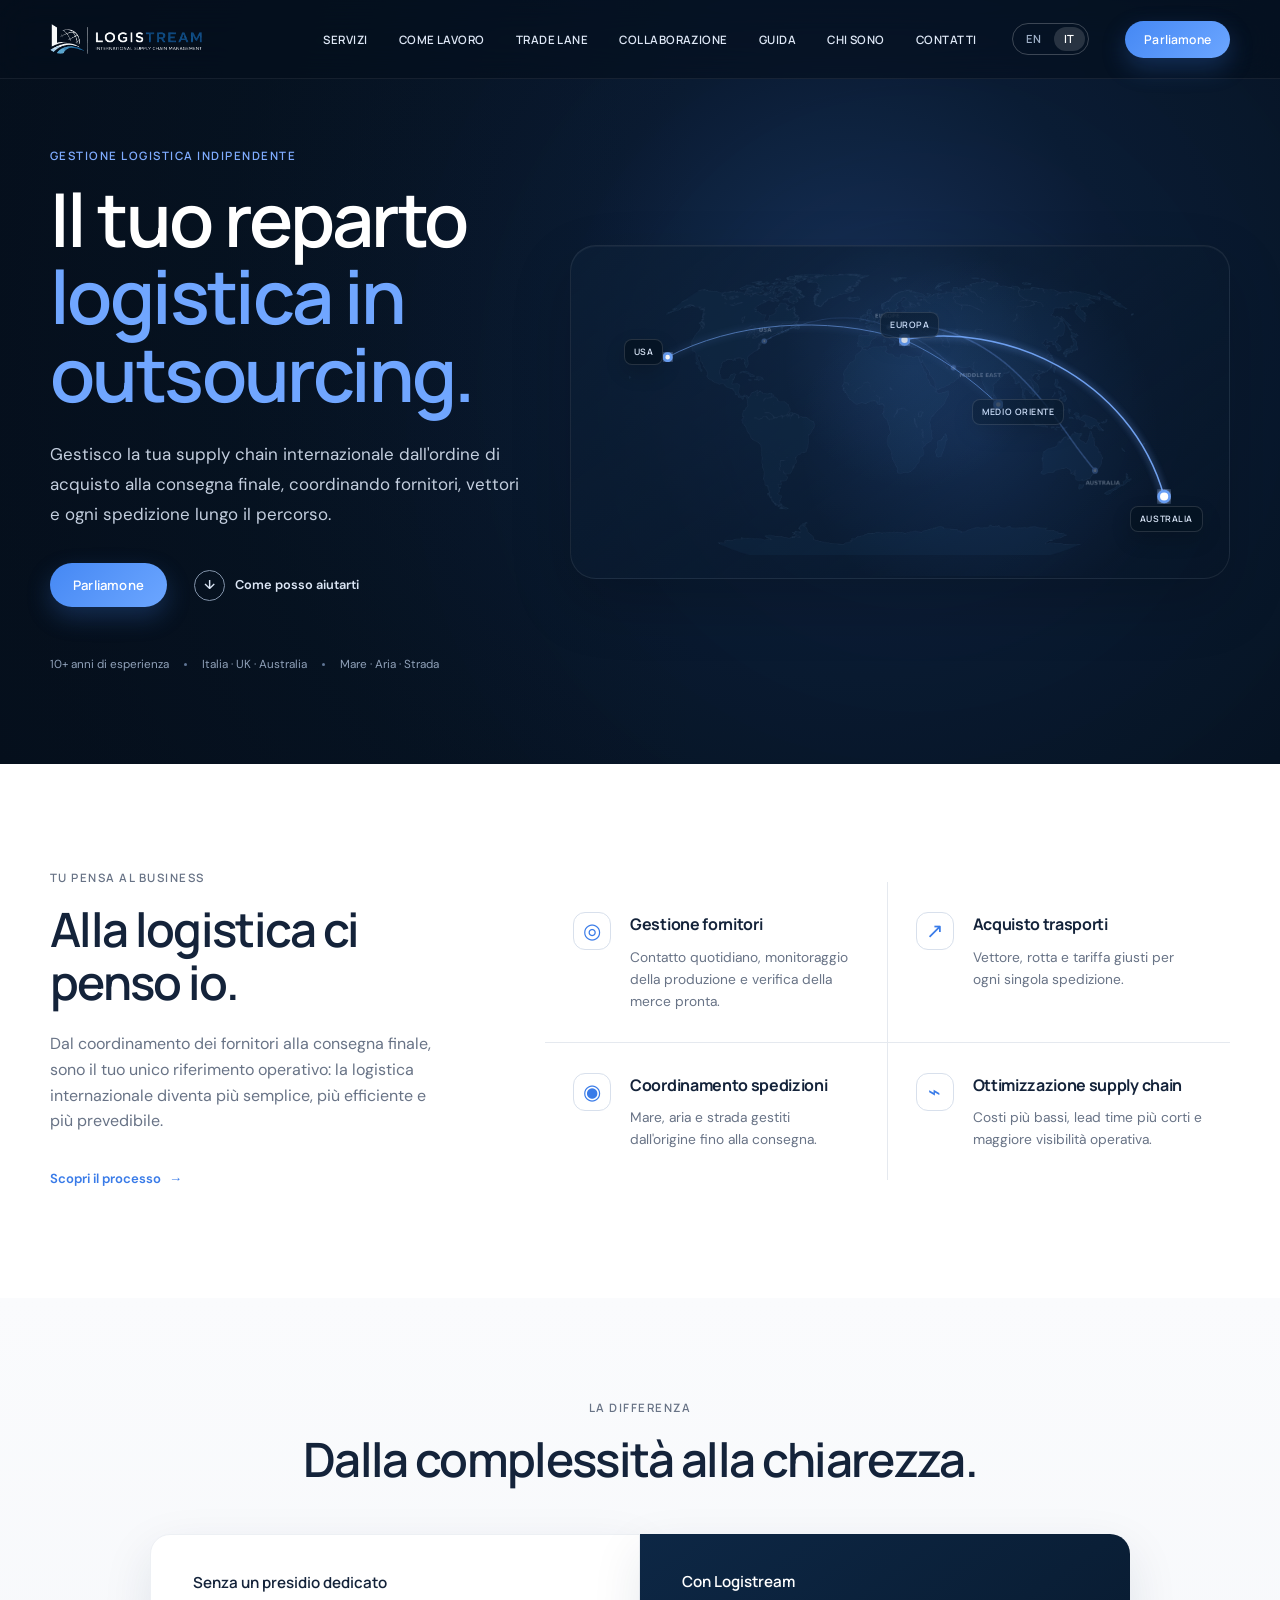
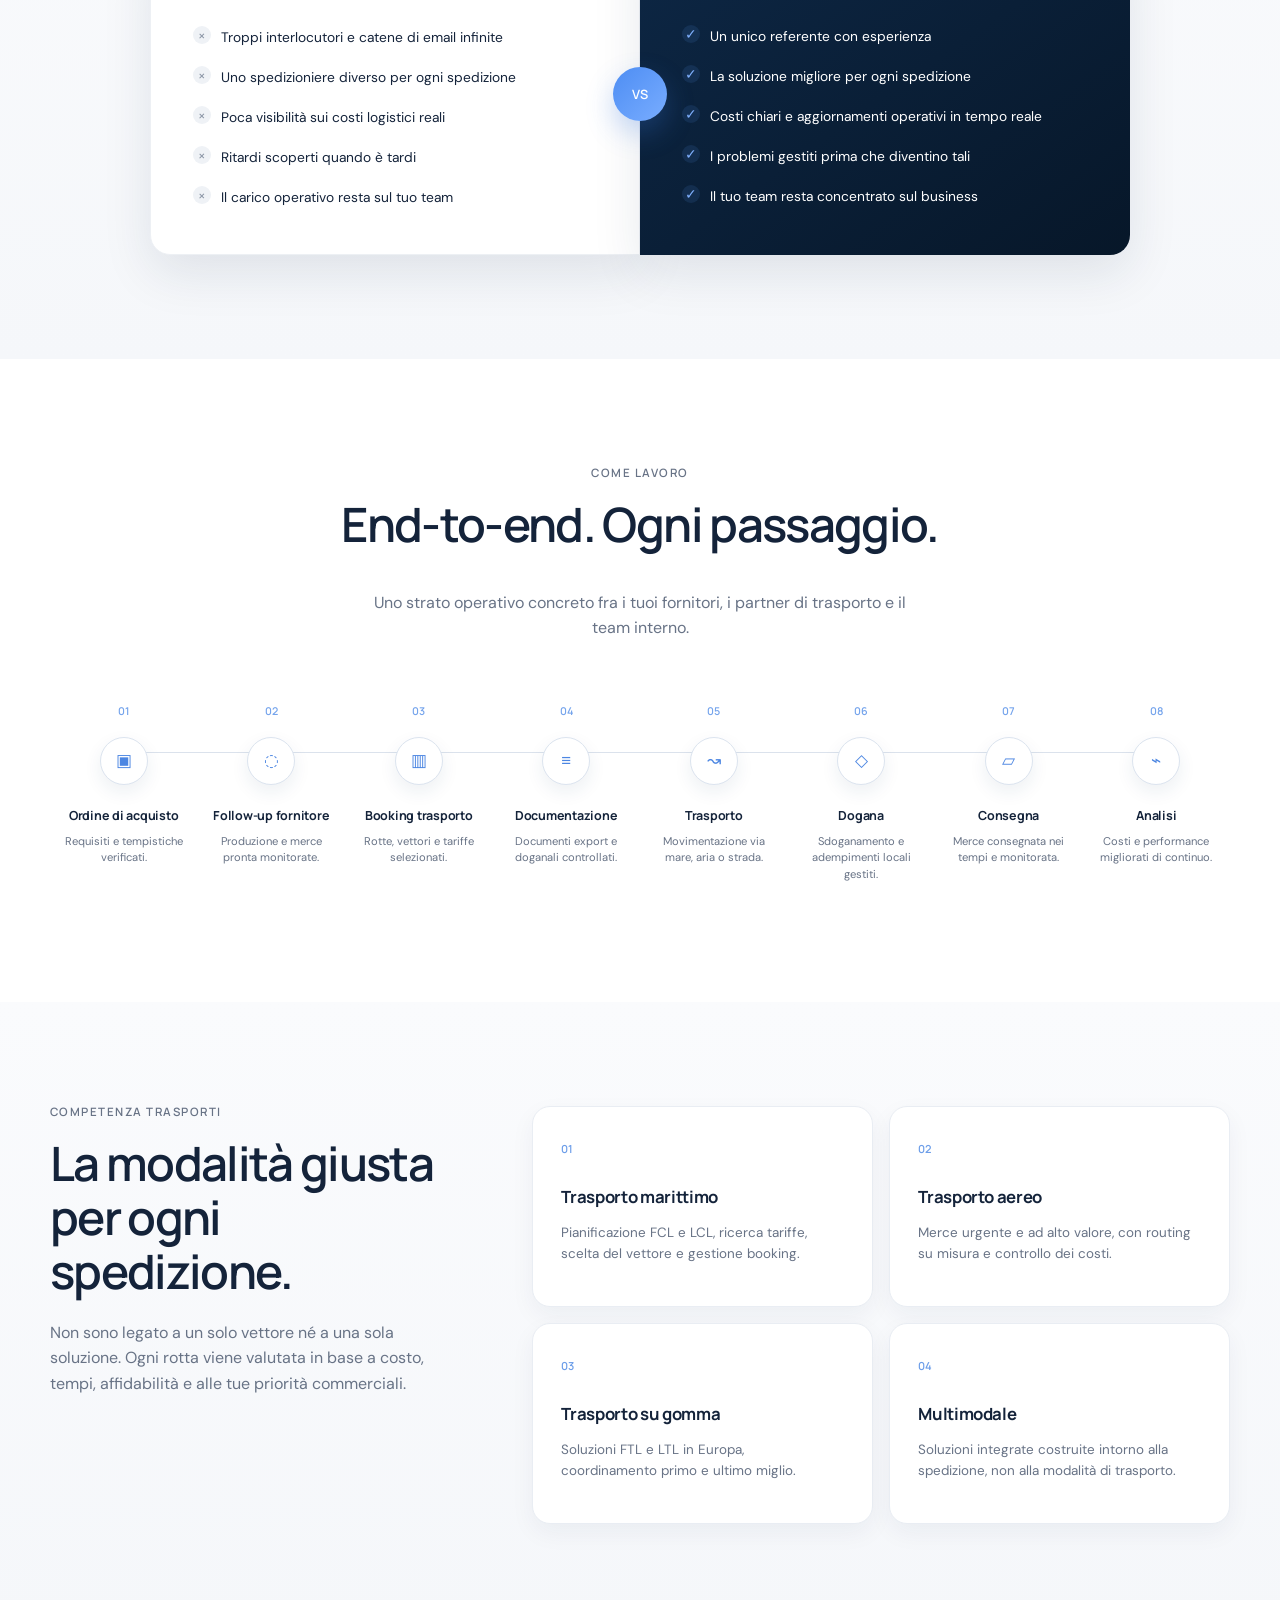
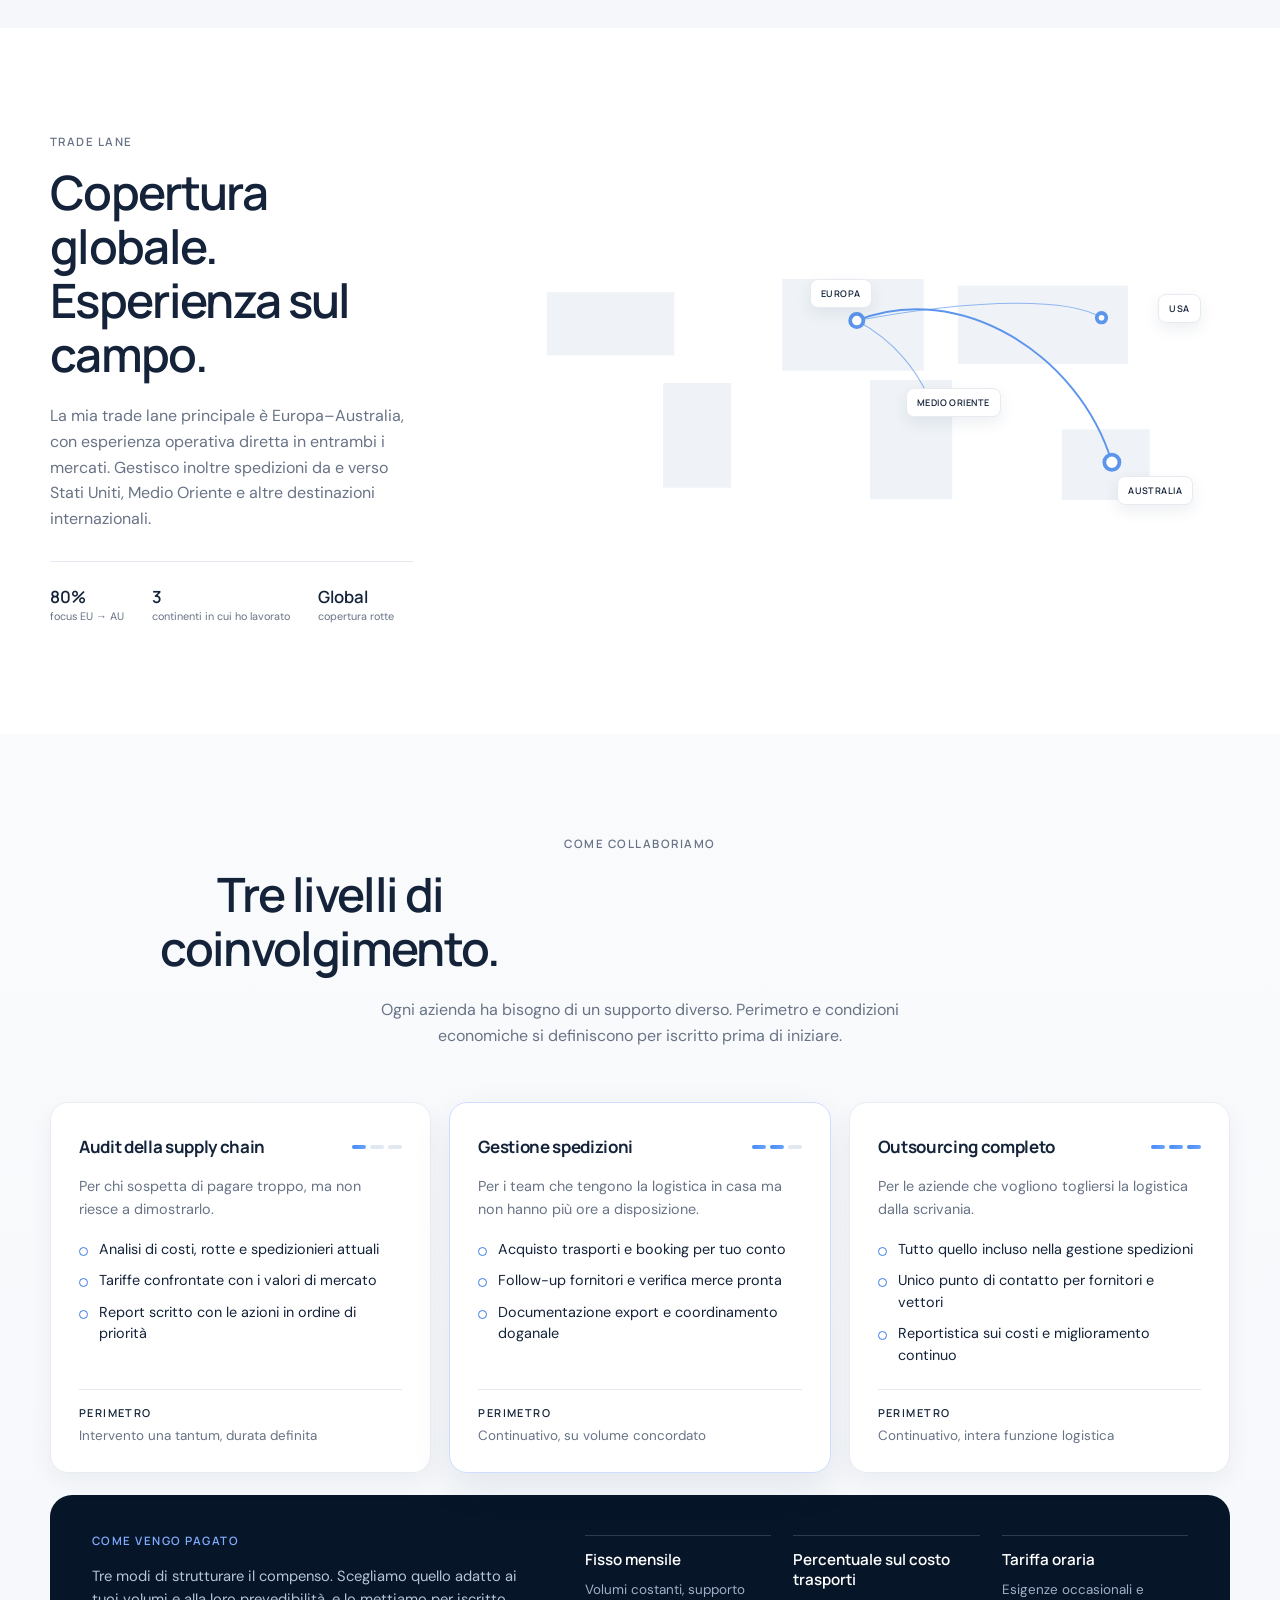
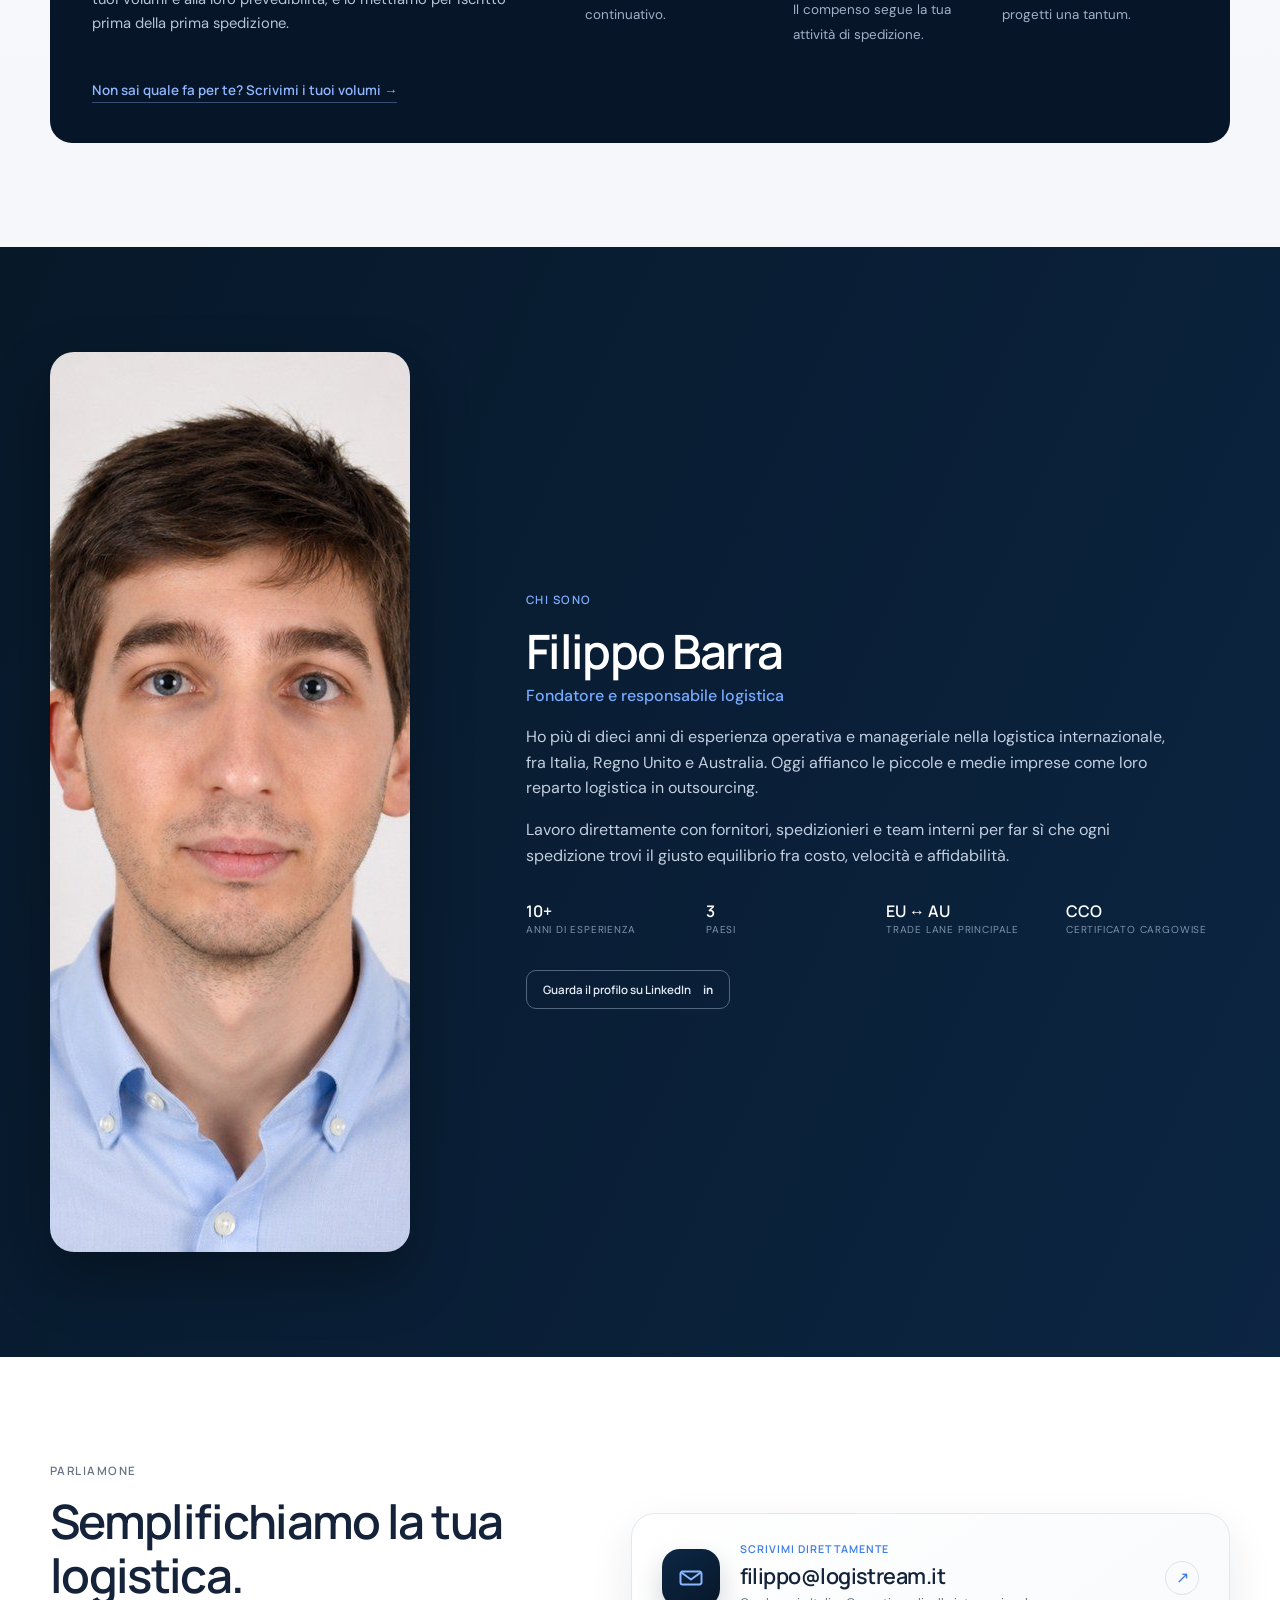
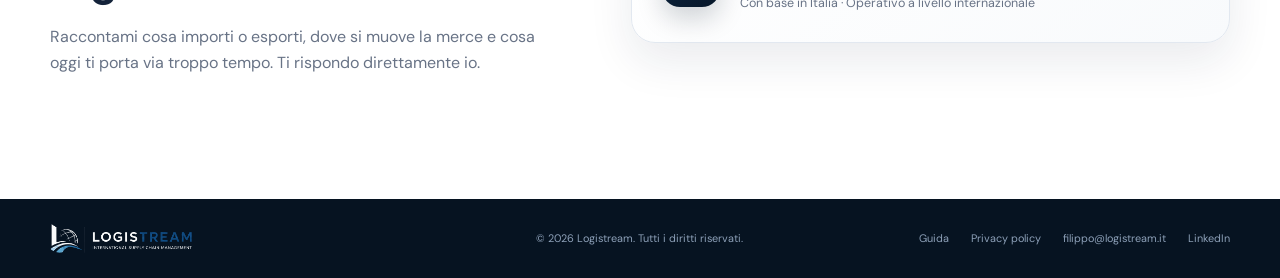
==== commit bee8cba2: "Aggiornamento sito" ====
--- a/it/index.html
+++ b/it/index.html
@@ -29,9 +29,8 @@
   <link rel="apple-touch-icon" href="../assets/apple-touch-icon.png">
   <meta name="robots" content="index,follow,max-image-preview:large">
   <meta name="author" content="Filippo Barra">
-  <link rel="preconnect" href="https://fonts.googleapis.com">
-  <link rel="preconnect" href="https://fonts.gstatic.com" crossorigin>
-  <link href="https://fonts.googleapis.com/css2?family=DM+Sans:wght@400;500;600&family=Manrope:wght@500;600;700&display=swap" rel="stylesheet">
+  <link rel="preload" href="../assets/fonts/manrope-latin-700-normal.woff2" as="font" type="font/woff2" crossorigin>
+  <link rel="preload" href="../assets/fonts/dm-sans-latin-400-normal.woff2" as="font" type="font/woff2" crossorigin>
   <link rel="stylesheet" href="../assets/styles.css">
   <script defer src="../assets/script.js"></script>
 </head>
@@ -76,7 +75,7 @@
 
       <div class="world-visual reveal" aria-label="Mappa delle trade lane Logistream">
         <div class="hero-map-card">
-          <img class="world-map-real" src="../assets/world-map-real.svg" alt="Mappa del mondo stilizzata">
+          <img class="world-map-real" src="../assets/world-map.png" width="1440" height="730" loading="eager" decoding="async" alt="Mappa del mondo stilizzata">
           <svg class="hero-routes" viewBox="0 0 720 365" aria-hidden="true">
             <defs>
               <filter id="routeGlow"><feGaussianBlur stdDeviation="4" result="b"/><feMerge><feMergeNode in="b"/><feMergeNode in="SourceGraphic"/></feMerge></filter>
@@ -238,11 +237,11 @@
 
   <section class="about" id="about">
     <div class="container about-grid">
-      <div class="portrait-wrap reveal"><img src="../assets/filippo-barra.jpg" alt="Filippo Barra, consulente supply chain internazionale"></div>
+      <div class="portrait-wrap reveal"><img src="../assets/filippo-barra.jpg" width="900" height="900" loading="lazy" decoding="async" alt="Filippo Barra, fondatore e responsabile logistica di Logistream"></div>
       <div class="about-copy reveal">
         <p class="eyebrow light">Chi sono</p>
         <h2>Filippo Barra</h2>
-        <p class="role">Consulente Supply Chain Internazionale</p>
+        <p class="role">Fondatore e responsabile logistica</p>
         <p>Ho più di dieci anni di esperienza operativa e manageriale nella logistica internazionale, fra Italia, Regno Unito e Australia. Oggi affianco le piccole e medie imprese come loro reparto logistica in outsourcing.</p>
         <p>Lavoro direttamente con fornitori, spedizionieri e team interni per far sì che ogni spedizione trovi il giusto equilibrio fra costo, velocità e affidabilità.</p>
         <div class="about-stats"><div><strong>10+</strong><span>anni di esperienza</span></div><div><strong>3</strong><span>paesi</span></div><div><strong>EU ↔ AU</strong><span>trade lane principale</span></div><div><strong>CCO</strong><span>certificato CargoWise</span></div></div>
@@ -380,7 +379,7 @@
       "@type": "Person",
       "@id": "https://logistream.it/#filippo",
       "name": "Filippo Barra",
-      "jobTitle": "International Supply Chain Consultant",
+      "jobTitle": "Fondatore e responsabile logistica",
       "email": "filippo@logistream.it",
       "image": "https://logistream.it/assets/filippo-barra.jpg",
       "worksFor": {
--- a/assets/styles.css
+++ b/assets/styles.css
@@ -1,3 +1,9 @@
+@font-face{font-family:'DM Sans';font-style:normal;font-weight:400;font-display:swap;src:url('fonts/dm-sans-latin-400-normal.woff2') format('woff2');unicode-range:U+0000-00FF,U+0131,U+0152-0153,U+02BB-02BC,U+02C6,U+02DA,U+02DC,U+2000-206F,U+2074,U+20AC,U+2122,U+2191,U+2193,U+2212,U+2215,U+FEFF,U+FFFD;}
+@font-face{font-family:'DM Sans';font-style:normal;font-weight:500;font-display:swap;src:url('fonts/dm-sans-latin-500-normal.woff2') format('woff2');unicode-range:U+0000-00FF,U+0131,U+0152-0153,U+02BB-02BC,U+02C6,U+02DA,U+02DC,U+2000-206F,U+2074,U+20AC,U+2122,U+2191,U+2193,U+2212,U+2215,U+FEFF,U+FFFD;}
+@font-face{font-family:'DM Sans';font-style:normal;font-weight:600;font-display:swap;src:url('fonts/dm-sans-latin-600-normal.woff2') format('woff2');unicode-range:U+0000-00FF,U+0131,U+0152-0153,U+02BB-02BC,U+02C6,U+02DA,U+02DC,U+2000-206F,U+2074,U+20AC,U+2122,U+2191,U+2193,U+2212,U+2215,U+FEFF,U+FFFD;}
+@font-face{font-family:'Manrope';font-style:normal;font-weight:500;font-display:swap;src:url('fonts/manrope-latin-500-normal.woff2') format('woff2');unicode-range:U+0000-00FF,U+0131,U+0152-0153,U+02BB-02BC,U+02C6,U+02DA,U+02DC,U+2000-206F,U+2074,U+20AC,U+2122,U+2191,U+2193,U+2212,U+2215,U+FEFF,U+FFFD;}
+@font-face{font-family:'Manrope';font-style:normal;font-weight:600;font-display:swap;src:url('fonts/manrope-latin-600-normal.woff2') format('woff2');unicode-range:U+0000-00FF,U+0131,U+0152-0153,U+02BB-02BC,U+02C6,U+02DA,U+02DC,U+2000-206F,U+2074,U+20AC,U+2122,U+2191,U+2193,U+2212,U+2215,U+FEFF,U+FFFD;}
+@font-face{font-family:'Manrope';font-style:normal;font-weight:700;font-display:swap;src:url('fonts/manrope-latin-700-normal.woff2') format('woff2');unicode-range:U+0000-00FF,U+0131,U+0152-0153,U+02BB-02BC,U+02C6,U+02DA,U+02DC,U+2000-206F,U+2074,U+20AC,U+2122,U+2191,U+2193,U+2212,U+2215,U+FEFF,U+FFFD;}
 :root{--navy:#071528;--navy2:#0c203b;--ink:#14233a;--muted:#687386;--line:#e5e9ef;--soft:#f6f8fb;--blue:#397be8;--blue2:#6da5ff;--white:#fff;--radius:22px;--shadow:0 18px 50px rgba(18,38,68,.10)}
 *{box-sizing:border-box}html{scroll-behavior:smooth}body{margin:0;font-family:'DM Sans',sans-serif;color:var(--ink);background:#fff;line-height:1.6}.container{width:min(1180px,calc(100% - 48px));margin:auto}a{color:inherit;text-decoration:none}img{max-width:100%;display:block}h1,h2,h3,p{margin-top:0}h1,h2,h3{font-family:'Manrope',sans-serif;letter-spacing:-.035em}h1{font-size:clamp(3rem,5.8vw,5.2rem);line-height:1.05;font-weight:600}h2{font-size:clamp(2rem,3.7vw,3.25rem);line-height:1.14;font-weight:600}h3{font-size:1rem;letter-spacing:-.02em}.eyebrow{font:600 .72rem/1 'Manrope';letter-spacing:.13em;text-transform:uppercase;color:var(--blue);margin-bottom:18px}.eyebrow.light{color:#7facff}.section{padding:108px 0}.section-soft{padding:104px 0;background:linear-gradient(180deg,#fafbfd,#f5f7fa)}.section-heading p,.section-title p{color:var(--muted);max-width:560px}.section-heading h2{max-width:560px;margin-bottom:22px}.centered{text-align:center}.centered p{margin-left:auto;margin-right:auto}.btn{display:inline-flex;align-items:center;justify-content:center;padding:13px 23px;border-radius:999px;background:linear-gradient(135deg,#4588f4,#6ca6ff);color:white;font:600 .82rem 'Manrope';letter-spacing:.015em;border:0;box-shadow:0 10px 24px rgba(60,126,233,.26);transition:.25s}.btn:hover{transform:translateY(-2px);box-shadow:0 14px 30px rgba(60,126,233,.34)}.btn-small{padding:10px 19px;font-size:.76rem}.site-header{position:fixed;z-index:100;top:0;left:0;right:0;color:#fff;background:rgba(5,15,28,.58);backdrop-filter:blur(18px);-webkit-backdrop-filter:blur(18px);border-bottom:1px solid rgba(255,255,255,.07);transition:background .25s,box-shadow .25s}.site-header.scrolled{background:rgba(5,15,28,.94);box-shadow:0 10px 30px rgba(0,0,0,.18)}.nav-wrap{height:86px;display:flex;align-items:center;gap:36px}.brand{display:inline-flex;align-items:center}.brand img{display:block;width:188px;height:auto}.brand-icon{position:relative;width:25px;height:18px;display:inline-block}.brand-icon i{position:absolute;height:2px;border-radius:5px;background:#75aaff;transform:rotate(-9deg)}.brand-icon i:nth-child(1){width:18px;left:0;top:4px}.brand-icon i:nth-child(2){width:22px;left:3px;top:9px}.brand-icon i:nth-child(3){width:16px;left:8px;top:14px}.nav{margin-left:auto;display:flex;gap:31px;align-items:center}.nav a{font:600 .72rem 'Manrope';letter-spacing:.04em;text-transform:uppercase;color:#dfe8f7;transition:.2s}.nav a:hover{color:#fff}.nav-toggle{display:none}.hero{position:relative;overflow:hidden;background:radial-gradient(circle at 66% 40%,#152d50 0,#0a1a30 28%,#061322 65%,#050f1c 100%);color:#fff;min-height:760px;padding:150px 0 90px}.hero:after{content:'';position:absolute;inset:0;background:linear-gradient(90deg,rgba(5,15,28,.45),transparent 55%);pointer-events:none}.hero-glow{position:absolute;width:420px;height:420px;border-radius:50%;background:#2d70de;filter:blur(180px);opacity:.13;right:12%;top:24%}.hero-grid{position:relative;z-index:2;display:grid;grid-template-columns:.9fr 1.25fr;gap:45px;align-items:center}.hero-copy h1{max-width:620px;margin-bottom:27px}.hero-copy h1 span{display:block;color:#70a6ff}.hero-lead{max-width:530px;color:#c4cfdf;font-size:1.06rem;line-height:1.75}.hero-actions{display:flex;align-items:center;gap:27px;margin-top:34px}.play-link{display:inline-flex;align-items:center;gap:10px;color:#dce6f5;font-size:.8rem;font-weight:600}.play-link span{width:31px;height:31px;border-radius:50%;border:1px solid #8293aa;display:grid;place-items:center}.trust-row{display:flex;align-items:center;gap:15px;color:#8fa0b8;font-size:.73rem;margin-top:48px}.trust-row i{width:3px;height:3px;background:#5f7595;border-radius:50%}.world-visual{position:relative;min-height:470px}.world{width:100%;height:auto;overflow:visible}.continents path{fill:#17304d;stroke:#294663;stroke-width:1.2;opacity:.82}.world text{fill:#c7d5e8;font:600 10px 'Manrope';letter-spacing:.12em}.route{fill:none;stroke:#78aaff;stroke-width:2.2;filter:drop-shadow(0 0 7px #5d99ff)}.route-soft{stroke-width:1.2;opacity:.5}.node{fill:#fff;stroke:#6da5ff;stroke-width:4}.node.secondary{stroke-width:3}.halo{filter:url(#blur)}.route-badge{position:absolute;padding:14px 17px;border:1px solid rgba(255,255,255,.13);background:rgba(9,25,45,.72);backdrop-filter:blur(15px);border-radius:16px;box-shadow:0 16px 35px rgba(0,0,0,.22)}.route-badge strong{display:block;font:600 .82rem 'Manrope'}.route-badge span{color:#93a5bd;font-size:.7rem}.badge-one{right:4%;bottom:17%}.badge-two{left:12%;top:19%}.intro-grid{display:grid;grid-template-columns:.75fr 1.3fr;gap:100px;align-items:center}.text-link{display:inline-flex;gap:8px;color:var(--blue);font-weight:600;font-size:.82rem;margin-top:18px}.service-list{display:grid;grid-template-columns:1fr 1fr}.service-list article{display:flex;gap:19px;padding:30px 28px;border-bottom:1px solid var(--line)}.service-list article:nth-child(odd){border-right:1px solid var(--line)}.service-list article:nth-child(n+3){border-bottom:0}.service-list .icon{flex:0 0 38px;width:38px;height:38px;border:1px solid #d8e0ec;border-radius:12px;display:grid;place-items:center;color:var(--blue);font-size:1.3rem}.service-list h3{margin:0 0 8px}.service-list p{font-size:.86rem;color:var(--muted);margin:0}.comparison{position:relative;display:grid;grid-template-columns:1fr 1fr;max-width:980px;margin:48px auto 0}.compare-card{padding:37px 42px;border-radius:20px;box-shadow:var(--shadow)}.compare-card.muted{background:#fff;border:1px solid #edf0f4;border-radius:20px 0 0 20px}.compare-card.premium{background:linear-gradient(145deg,#0d2745,#071729);color:#fff;border-radius:0 20px 20px 0}.compare-label{font:600 .95rem 'Manrope';margin-bottom:24px}.compare-card ul{list-style:none;padding:0;margin:0}.compare-card li{position:relative;padding:9px 0 9px 28px;font-size:.86rem}.compare-card li:before{content:'×';position:absolute;left:0;width:18px;height:18px;border-radius:50%;background:#eff2f6;text-align:center;line-height:18px;color:#8994a4}.premium li:before{content:'✓';background:rgba(88,145,233,.13);color:#80b1ff}.vs{position:absolute;z-index:2;left:50%;top:50%;transform:translate(-50%,-50%);width:54px;height:54px;border-radius:50%;background:linear-gradient(135deg,#4d8df3,#79adff);color:#fff;display:grid;place-items:center;font:600 .8rem 'Manrope';box-shadow:0 12px 28px rgba(59,123,225,.28)}.process-line{display:grid;grid-template-columns:repeat(8,1fr);margin-top:56px;position:relative}.process-line:before{content:'';position:absolute;top:55px;left:6%;right:6%;height:1px;background:#dbe2ec}.process-line article{text-align:center;position:relative;padding:0 9px}.process-line span{font:600 .67rem 'Manrope';color:#75a4ec}.process-line i{position:relative;z-index:1;margin:14px auto 21px;width:48px;height:48px;border-radius:50%;background:#fff;border:1px solid #dce4ef;box-shadow:0 7px 18px rgba(28,58,98,.08);display:grid;place-items:center;color:#4c86e2;font-style:normal;font-size:1.05rem}.process-line h3{font-size:.78rem;margin-bottom:7px}.process-line p{font-size:.7rem;line-height:1.5;color:var(--muted)}.modes-grid{display:grid;grid-template-columns:.72fr 1.28fr;gap:90px;align-items:start}.mode-cards{display:grid;grid-template-columns:1fr 1fr;gap:16px}.mode-cards article{background:#fff;border:1px solid #e9edf3;border-radius:18px;padding:28px;min-height:190px;box-shadow:0 9px 25px rgba(21,47,82,.05);transition:.25s}.mode-cards article:hover{transform:translateY(-4px);box-shadow:var(--shadow)}.mode-cards span{font:600 .69rem 'Manrope';color:#6d9ee9}.mode-cards h3{font-size:1.05rem;margin:23px 0 11px}.mode-cards p{font-size:.84rem;color:var(--muted)}.lanes-grid{display:grid;grid-template-columns:.66fr 1.34fr;gap:80px;align-items:center}.lane-stats{display:flex;gap:28px;border-top:1px solid var(--line);padding-top:23px;margin-top:30px}.lane-stats div{display:flex;flex-direction:column}.lane-stats strong{font:600 1.05rem 'Manrope'}.lane-stats span{font-size:.68rem;color:var(--muted)}.lane-map{position:relative}.lane-map svg{width:100%}.dots path{fill:#edf1f6;opacity:.85}.maproute{fill:none;stroke:#5d95ed;stroke-width:2}.maproute.soft{stroke-width:1.2;opacity:.65}.lane-map circle{fill:white;stroke:#5d95ed;stroke-width:4}.map-label{position:absolute;padding:7px 10px;background:#fff;border:1px solid #e7ebf1;border-radius:8px;font:600 .57rem 'Manrope';letter-spacing:.05em;box-shadow:0 6px 15px rgba(31,54,84,.08)}.map-label.eu{left:43%;top:23%}.map-label.au{right:5%;bottom:17%}.map-label.us{right:4%;top:27%}.map-label.me{left:56%;top:52%}.about{background:linear-gradient(115deg,#071829,#0c2542);color:#fff;padding:105px 0}.about-grid{display:grid;grid-template-columns:.72fr 1.28fr;gap:80px;align-items:center}.portrait-wrap{max-width:360px;border-radius:24px;overflow:hidden;box-shadow:0 25px 60px rgba(0,0,0,.3)}.portrait-wrap img{width:100%;aspect-ratio:1/1.14;object-fit:cover;object-position:center top}.about-copy h2{margin-bottom:5px}.role{color:#78aaff;font-weight:500}.about-copy>p:not(.role):not(.eyebrow){color:#c2cfdf;max-width:640px}.about-stats{display:grid;grid-template-columns:repeat(4,1fr);gap:16px;margin:32px 0}.about-stats strong{display:block;font:600 1rem 'Manrope'}.about-stats span{display:block;color:#7f93ad;font-size:.63rem;text-transform:uppercase;letter-spacing:.08em}.outline-btn{display:inline-flex;align-items:center;gap:12px;padding:11px 16px;border:1px solid #516780;border-radius:10px;font:600 .72rem 'Manrope';color:#e3ebf5}.outline-btn span{font-weight:700}.contact-grid{display:grid;grid-template-columns:.8fr 1.2fr;gap:90px;align-items:start}.contact-details{margin-top:35px;display:flex;flex-direction:column;gap:8px}.contact-details a{font-weight:600}.contact-details span{font-size:.82rem;color:var(--muted)}.contact-form{background:#fff;padding:34px;border:1px solid #e5eaf0;border-radius:22px;box-shadow:var(--shadow)}.form-row{display:grid;grid-template-columns:1fr 1fr;gap:15px}.contact-form label{display:block;font-size:.7rem;color:#687386;margin-bottom:14px}.contact-form input,.contact-form textarea{display:block;width:100%;margin-top:7px;border:1px solid #dfe5ec;border-radius:9px;padding:12px 13px;font:400 .88rem 'DM Sans';outline:0;transition:.2s;background:#fbfcfd}.contact-form input:focus,.contact-form textarea:focus{border-color:#74a6f5;box-shadow:0 0 0 3px rgba(90,145,235,.1)}.submit{width:100%;border-radius:9px}.form-note{font-size:.67rem;color:#8b96a5;text-align:center;margin:13px 0 0}.hidden{display:none}footer{background:#061321;color:#8da0b8;padding:25px 0}.footer-grid{display:grid;grid-template-columns:1fr 1fr 1fr;align-items:center;font-size:.68rem}.footer-grid p{text-align:center;margin:0}.footer-grid>div{display:flex;justify-content:flex-end;gap:22px}.footer-brand{color:#fff;font-size:.82rem}.reveal{opacity:0;transform:translateY(18px);transition:.7s ease}.reveal.visible{opacity:1;transform:none}
 @media(max-width:980px){.nav{display:none;position:absolute;top:76px;left:24px;right:24px;background:#0c1d32;padding:20px;border-radius:16px;flex-direction:column;align-items:flex-start}.nav.open{display:flex}.nav-wrap>.btn{display:none}.nav-toggle{display:block;margin-left:auto;background:none;border:0;width:34px}.nav-toggle span{display:block;height:2px;background:#fff;margin:7px 0}.hero-grid,.intro-grid,.modes-grid,.lanes-grid,.about-grid,.contact-grid{grid-template-columns:1fr}.hero{padding-top:130px}.world-visual{min-height:380px}.intro-grid,.modes-grid,.lanes-grid,.about-grid,.contact-grid{gap:48px}.process-line{grid-template-columns:repeat(4,1fr);row-gap:35px}.process-line:before{display:none}.about-grid{grid-template-columns:.65fr 1fr}.portrait-wrap{max-width:330px}.section{padding:80px 0}.section-soft{padding:80px 0}}
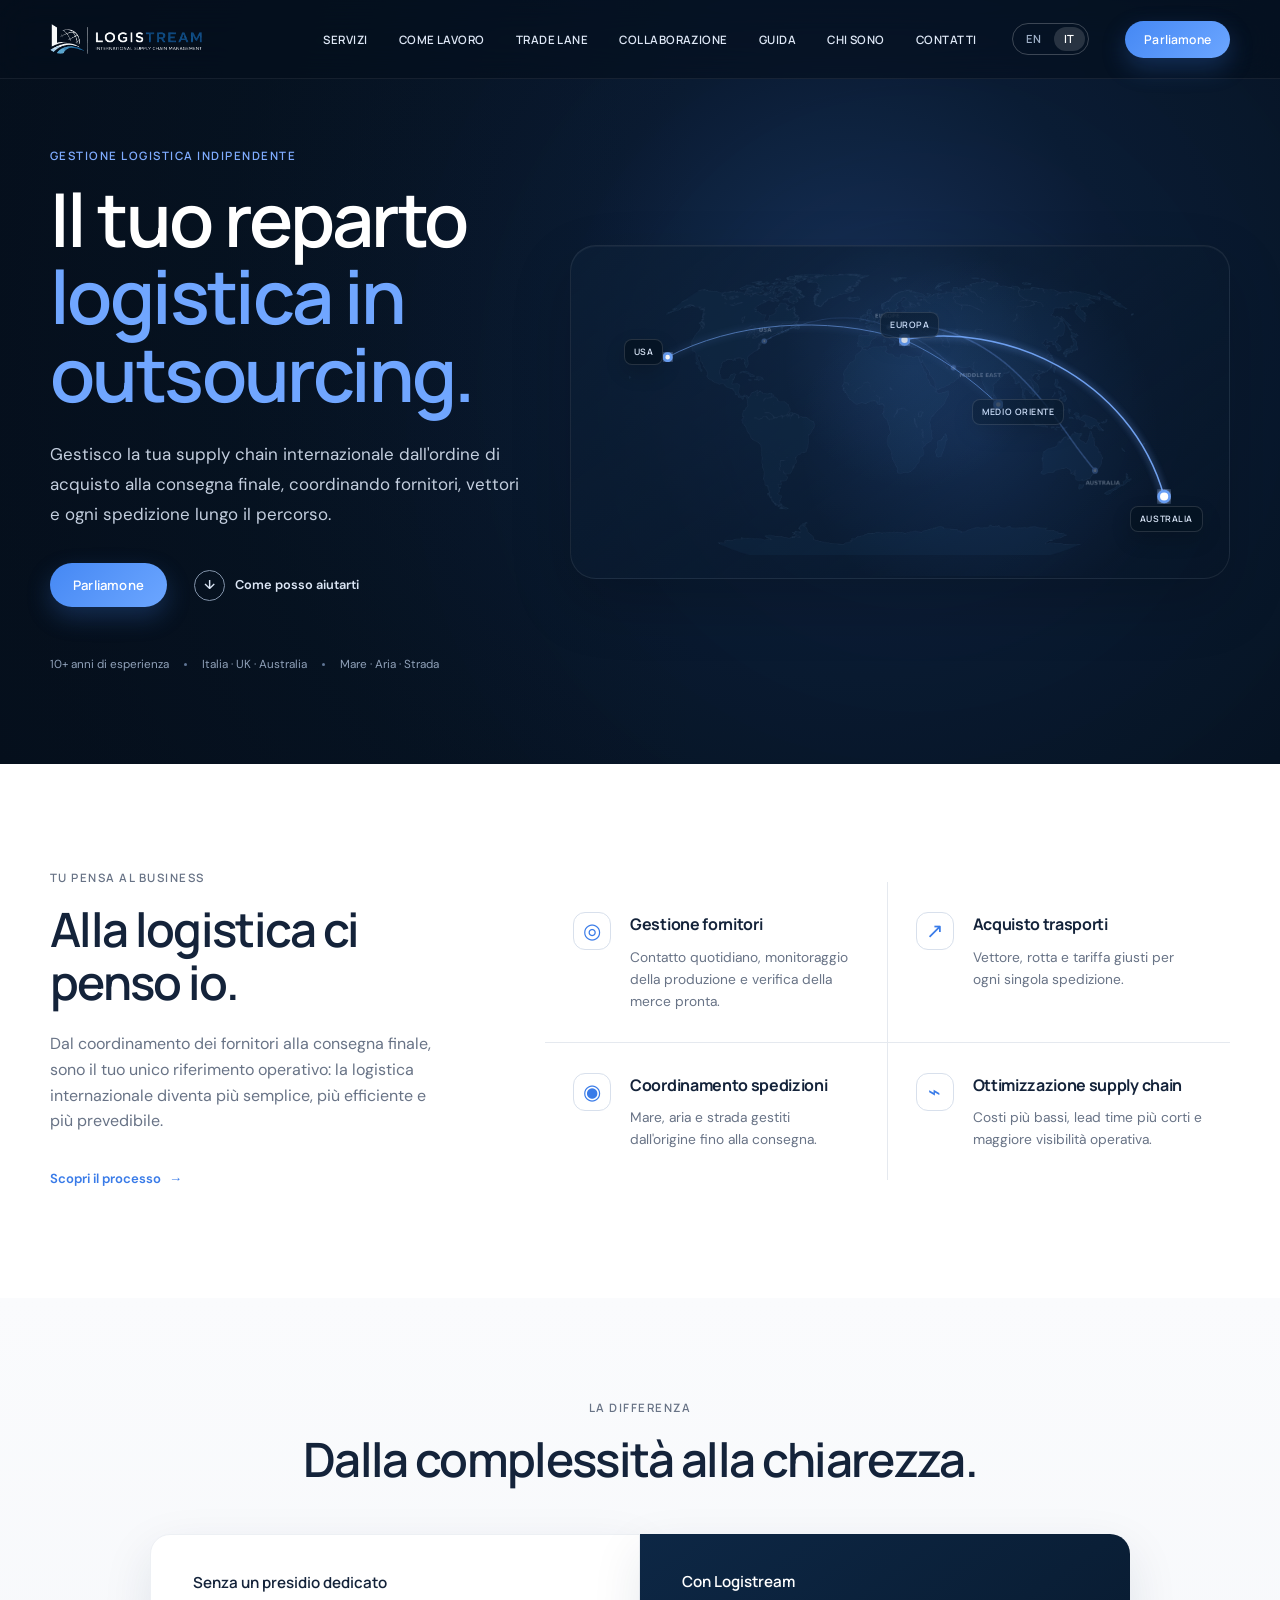
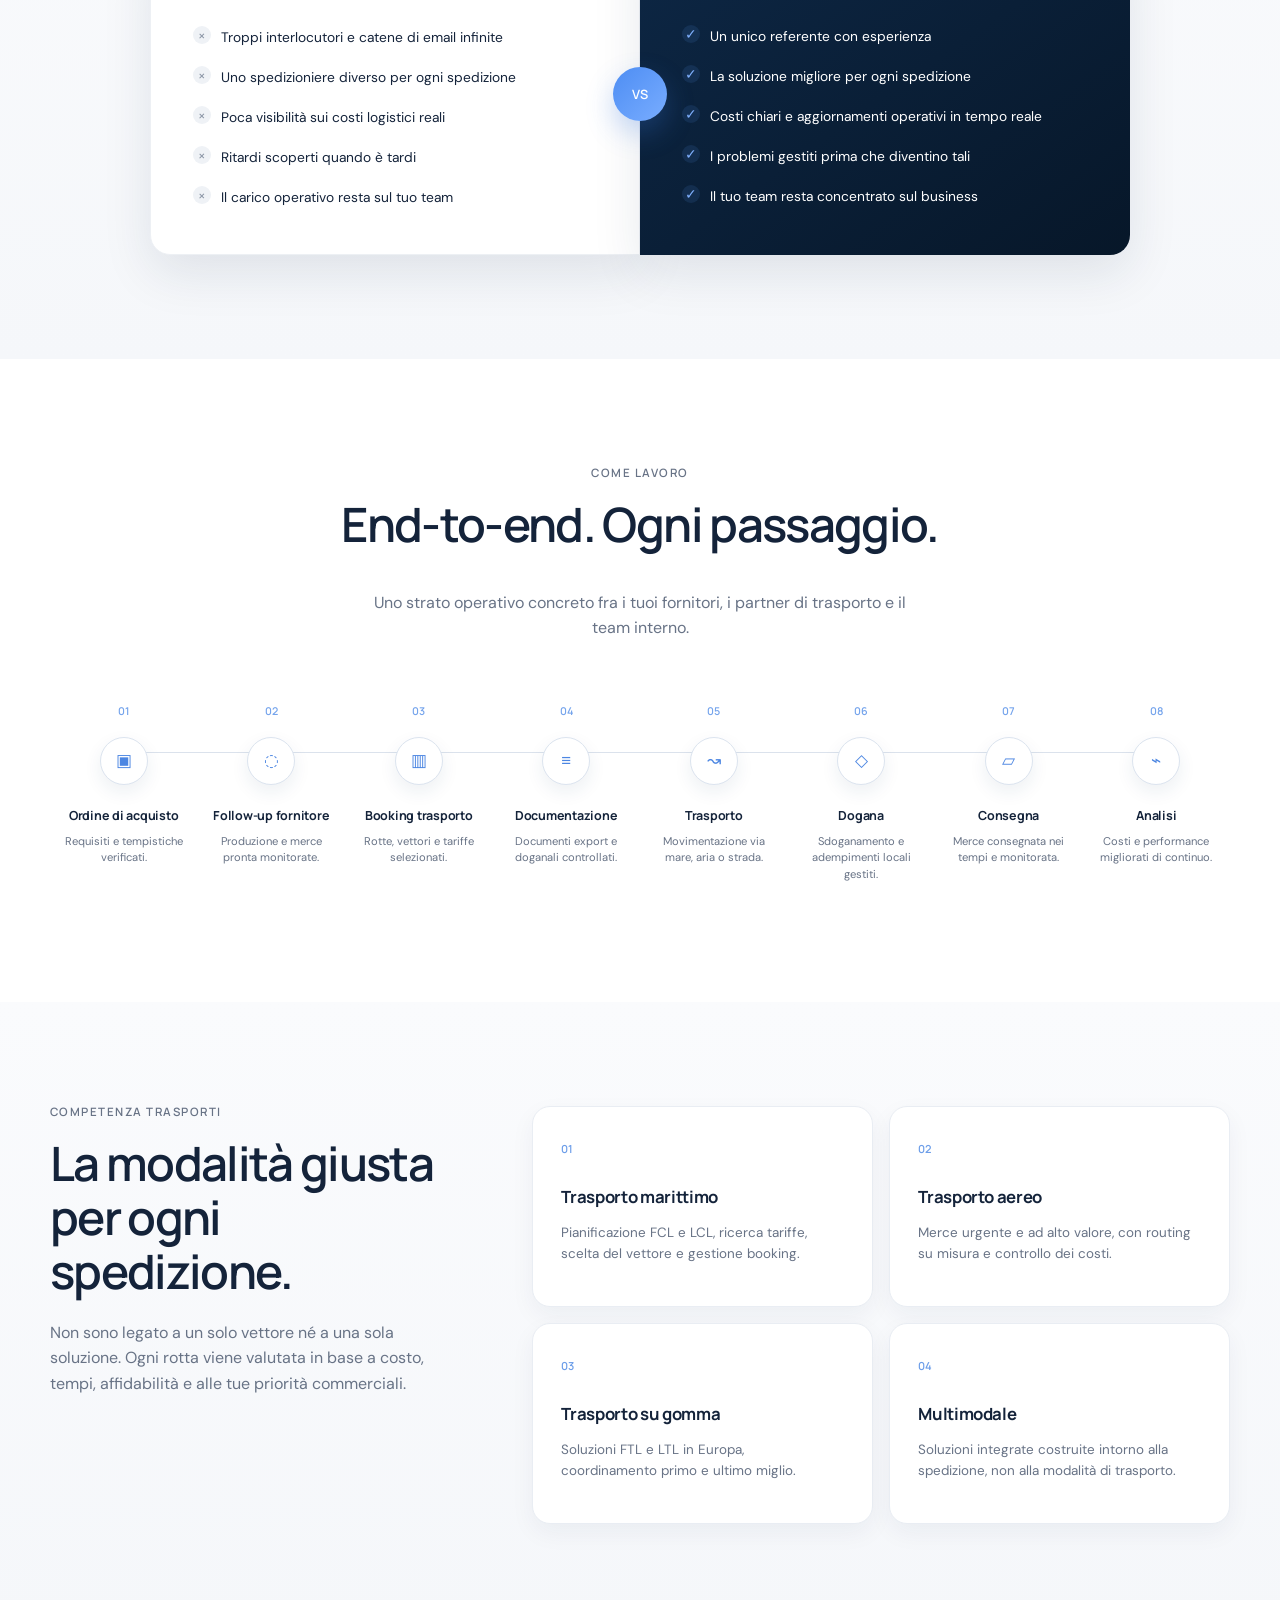
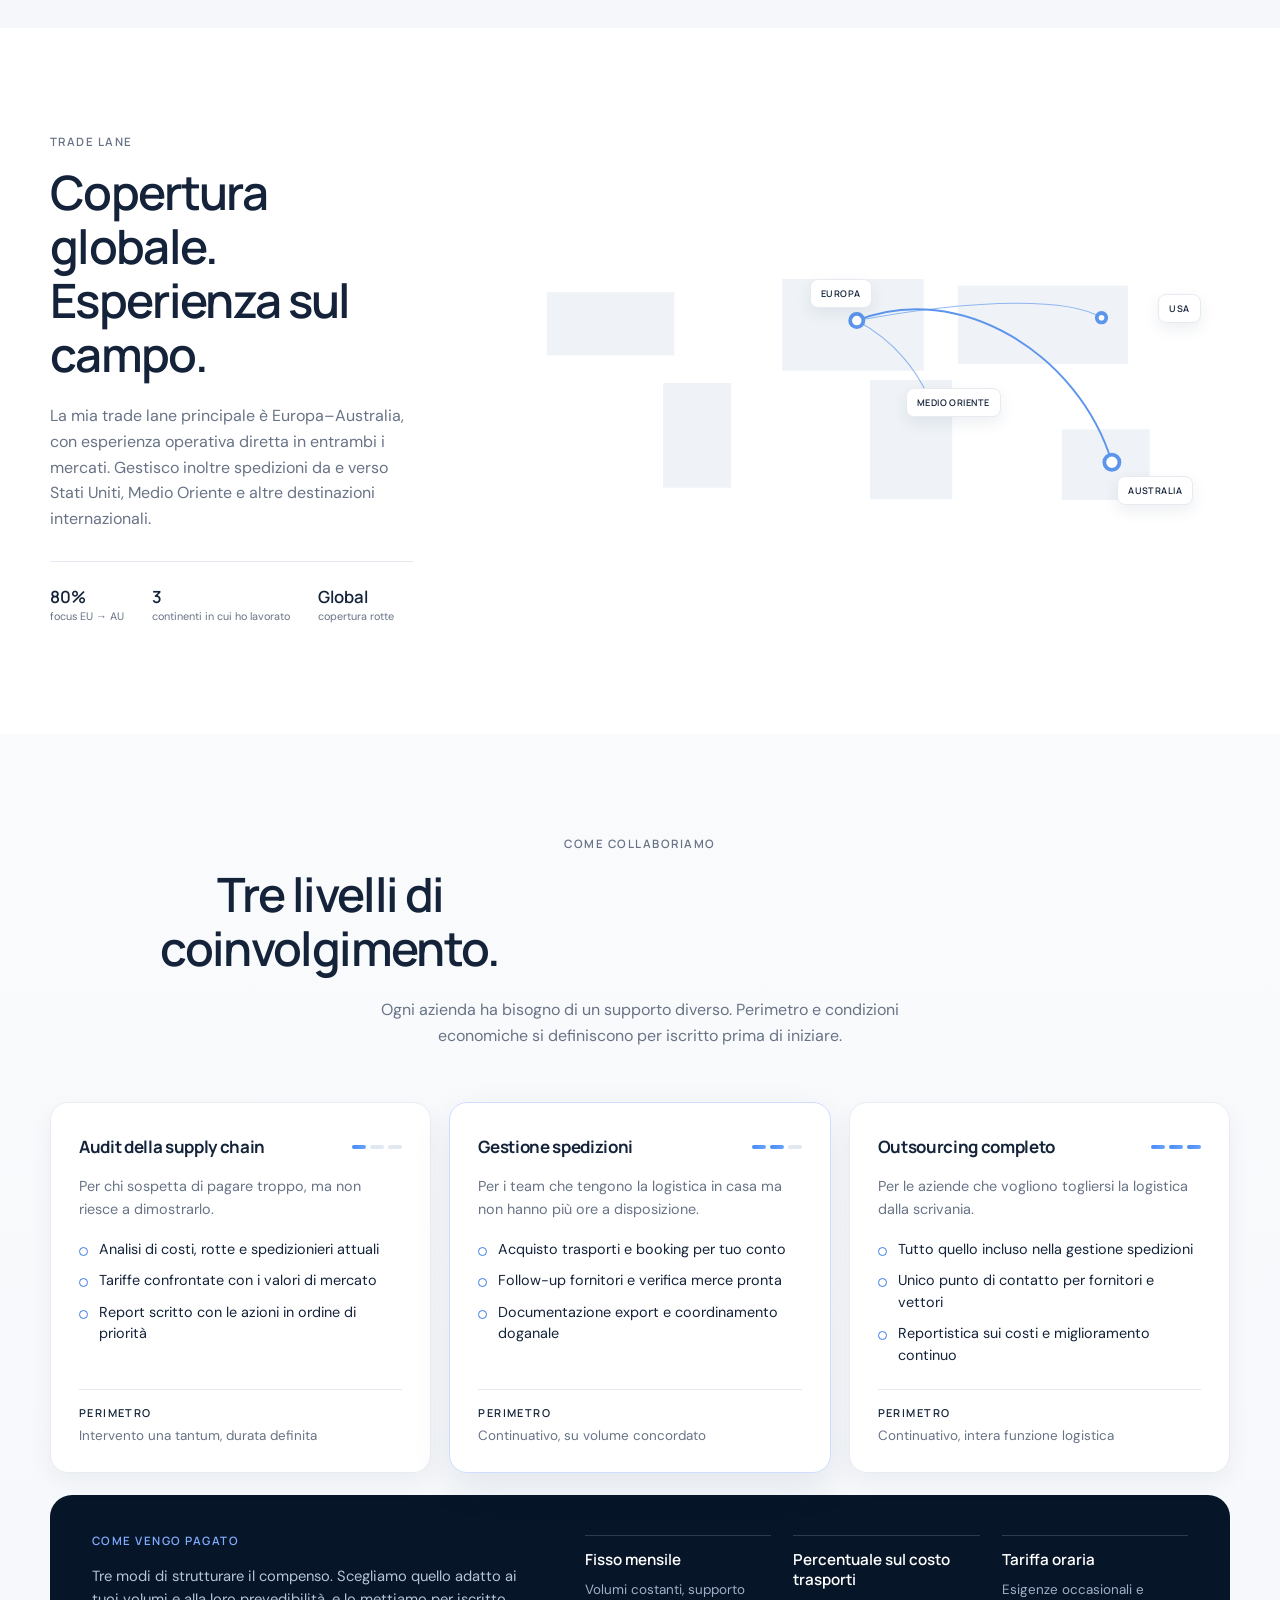
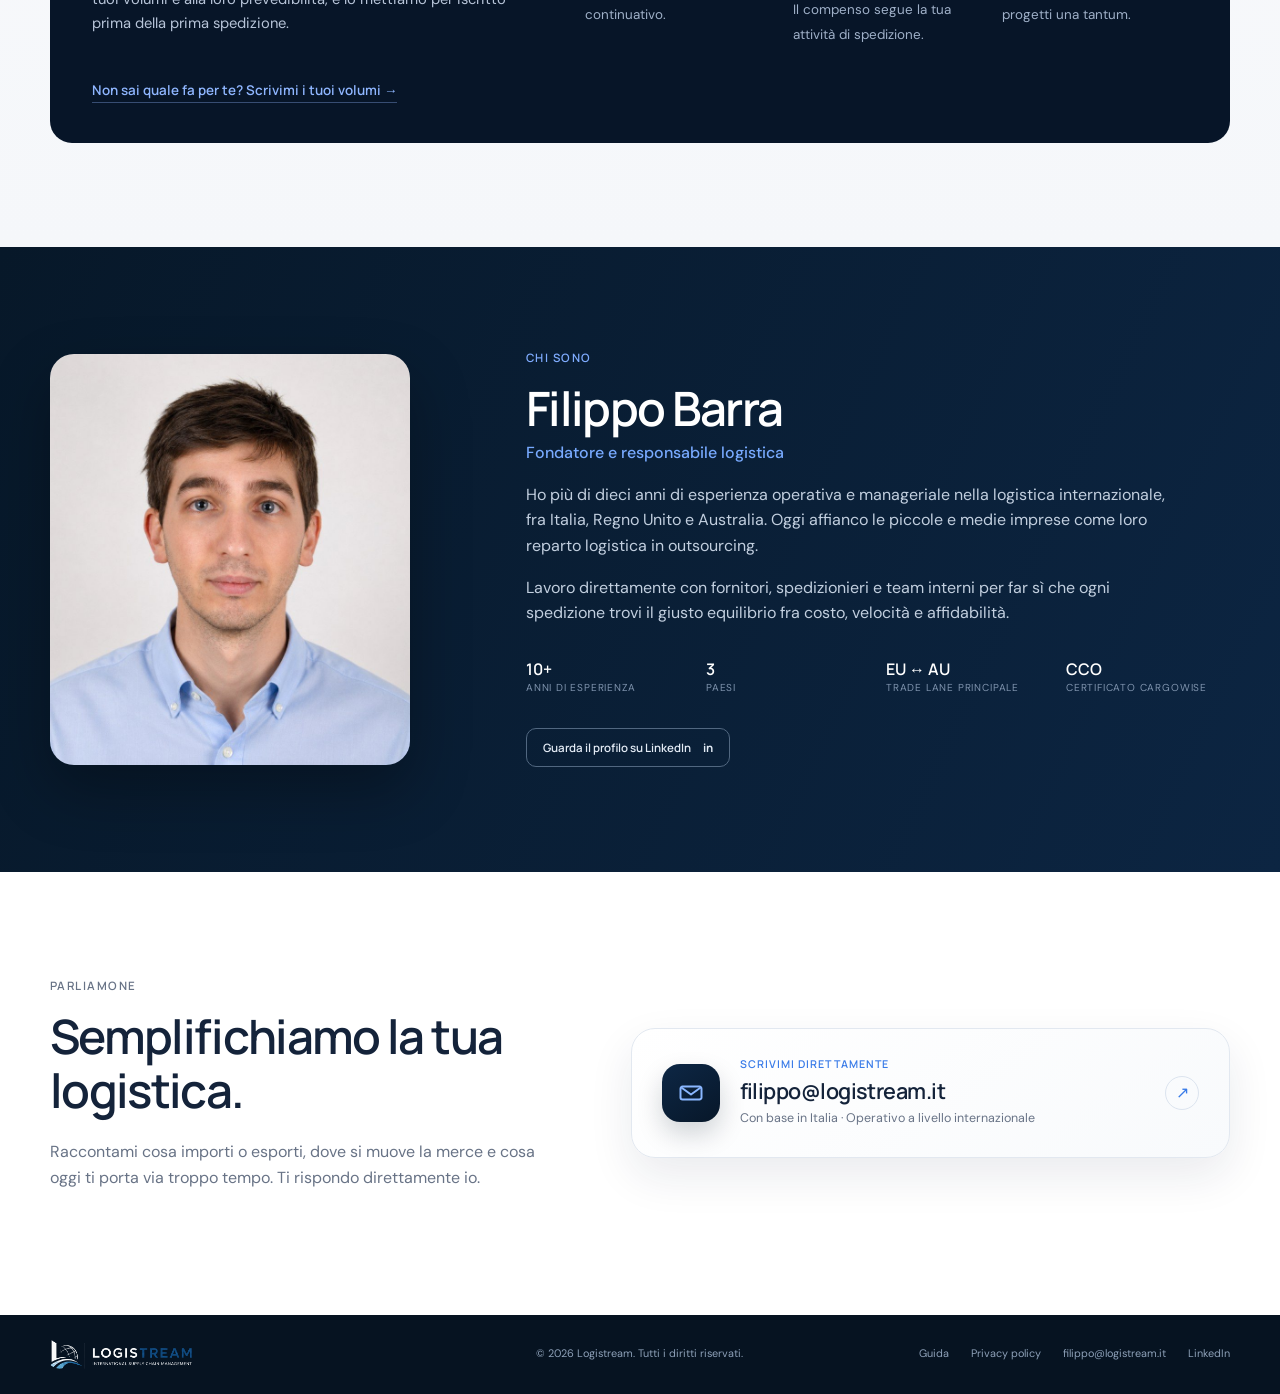
==== commit 5fa3bb77: "Fix proporzioni foto e regole di cache" ====
--- a/it/index.html
+++ b/it/index.html
@@ -31,8 +31,8 @@
   <meta name="author" content="Filippo Barra">
   <link rel="preload" href="../assets/fonts/manrope-latin-700-normal.woff2" as="font" type="font/woff2" crossorigin>
   <link rel="preload" href="../assets/fonts/dm-sans-latin-400-normal.woff2" as="font" type="font/woff2" crossorigin>
-  <link rel="stylesheet" href="../assets/styles.css">
-  <script defer src="../assets/script.js"></script>
+  <link rel="stylesheet" href="../assets/styles.css?v=20260723b">
+  <script defer src="../assets/script.js?v=20260723b"></script>
 </head>
 <body>
 
--- a/assets/styles.css
+++ b/assets/styles.css
@@ -130,3 +130,7 @@
 .brand img{width:152px}
 .footer-brand img{width:142px}
 @media(max-width:980px){.brand img{width:132px}.footer-brand img{width:132px}}
+
+/* the width/height attributes on the portrait are a CLS hint only —
+   height must stay auto so the aspect-ratio rule keeps control */
+.portrait-wrap img{height:auto}
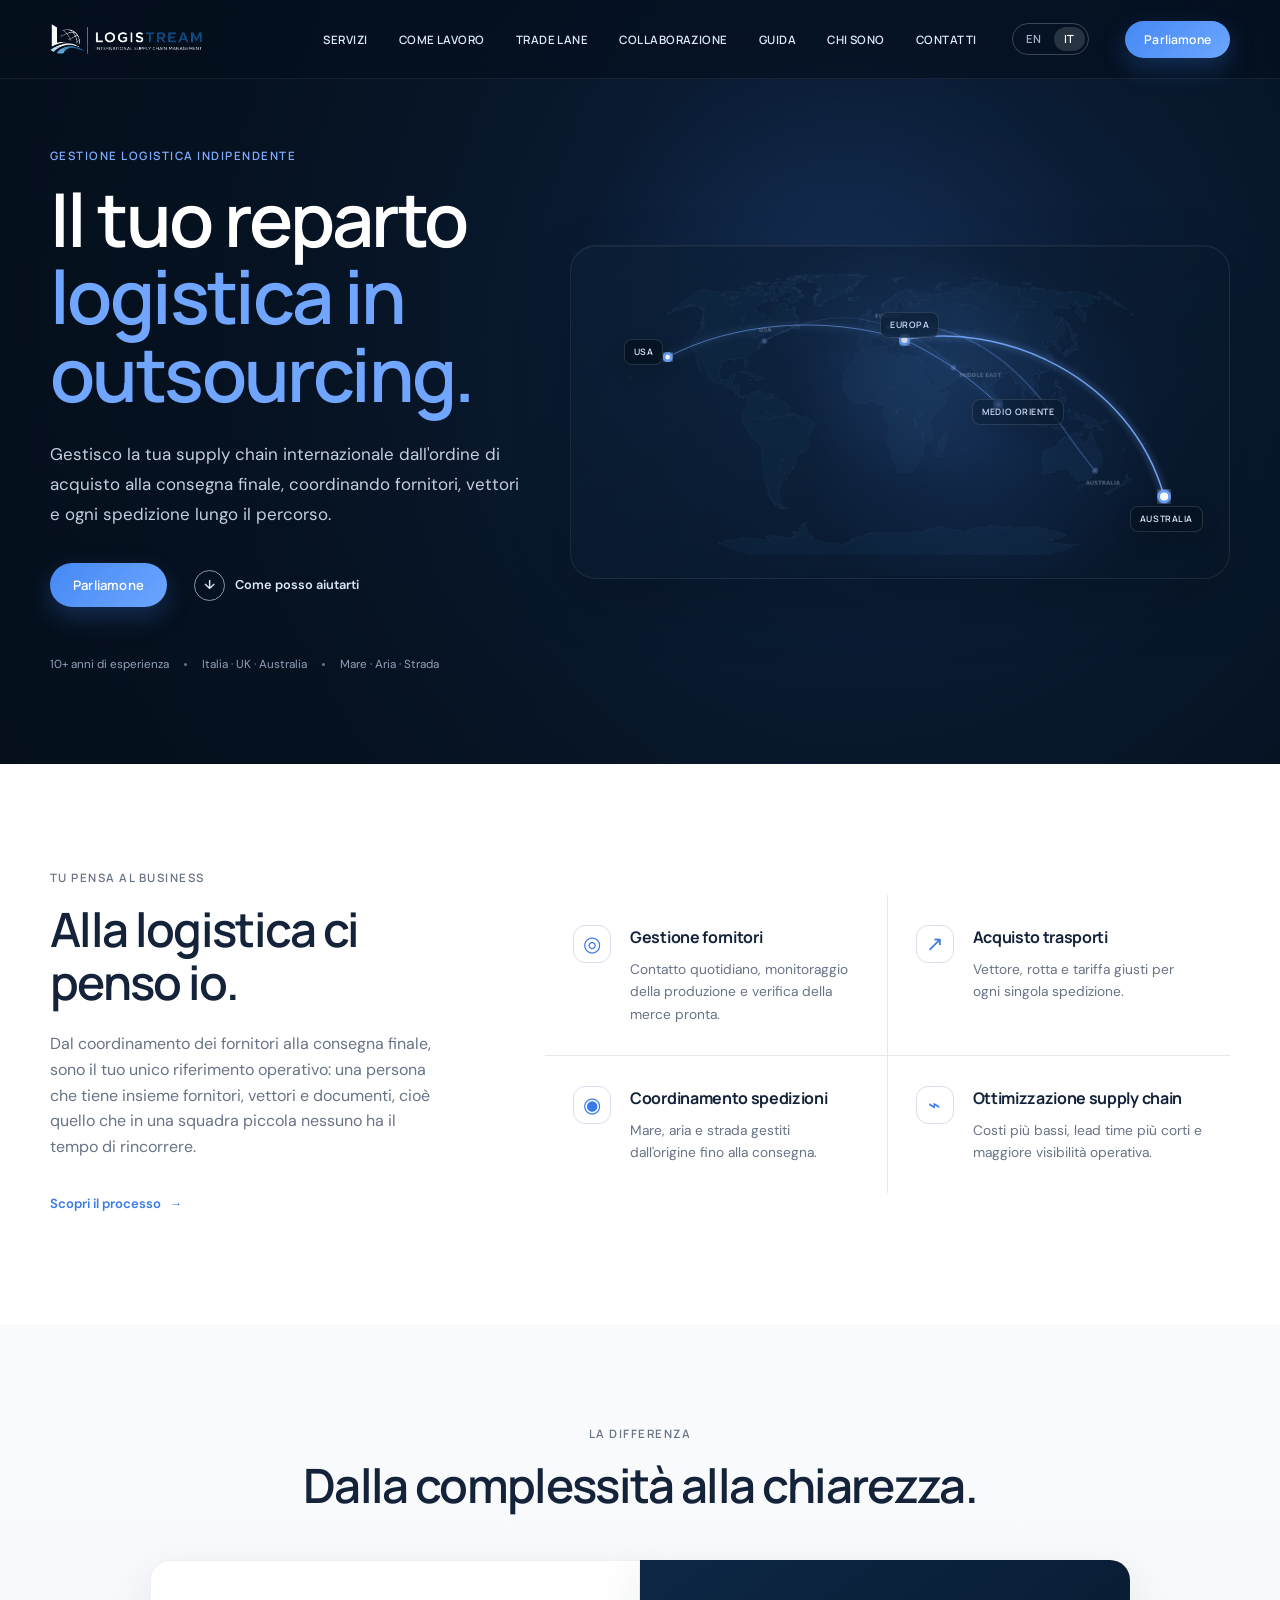
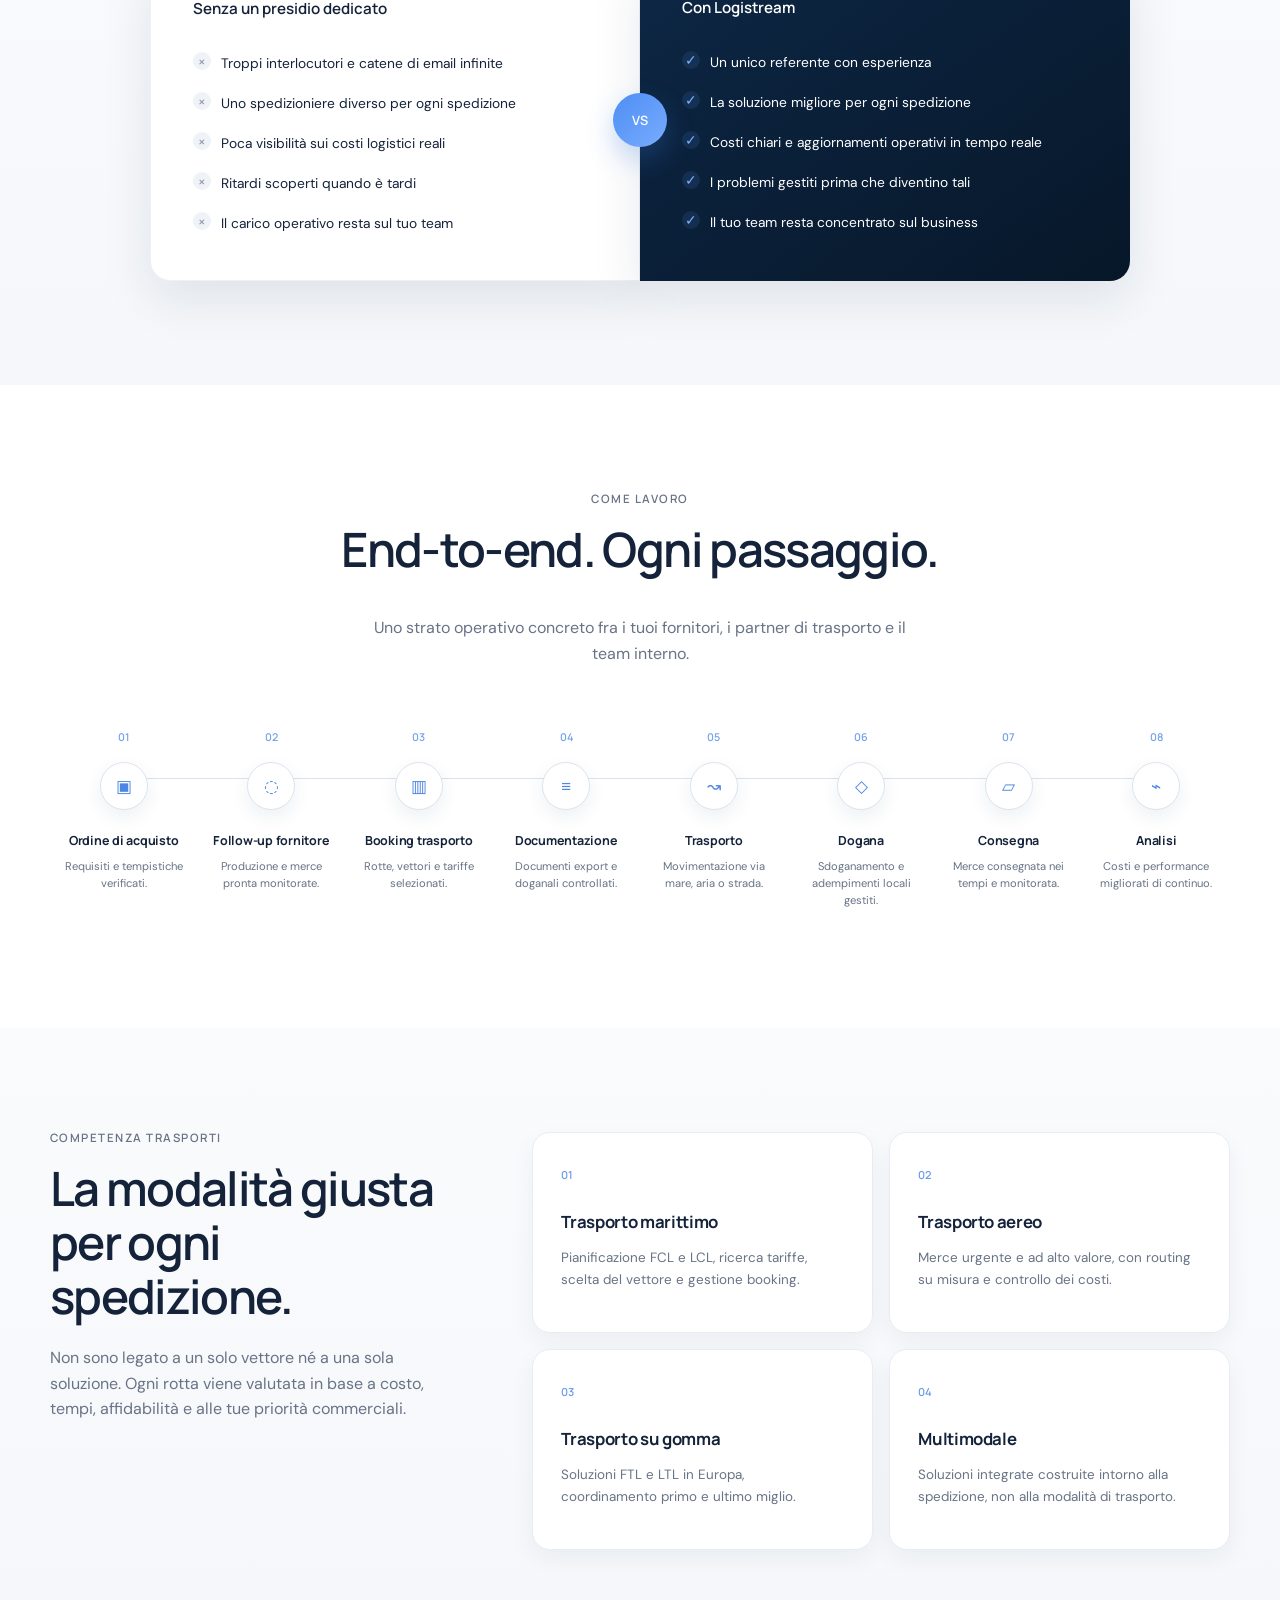
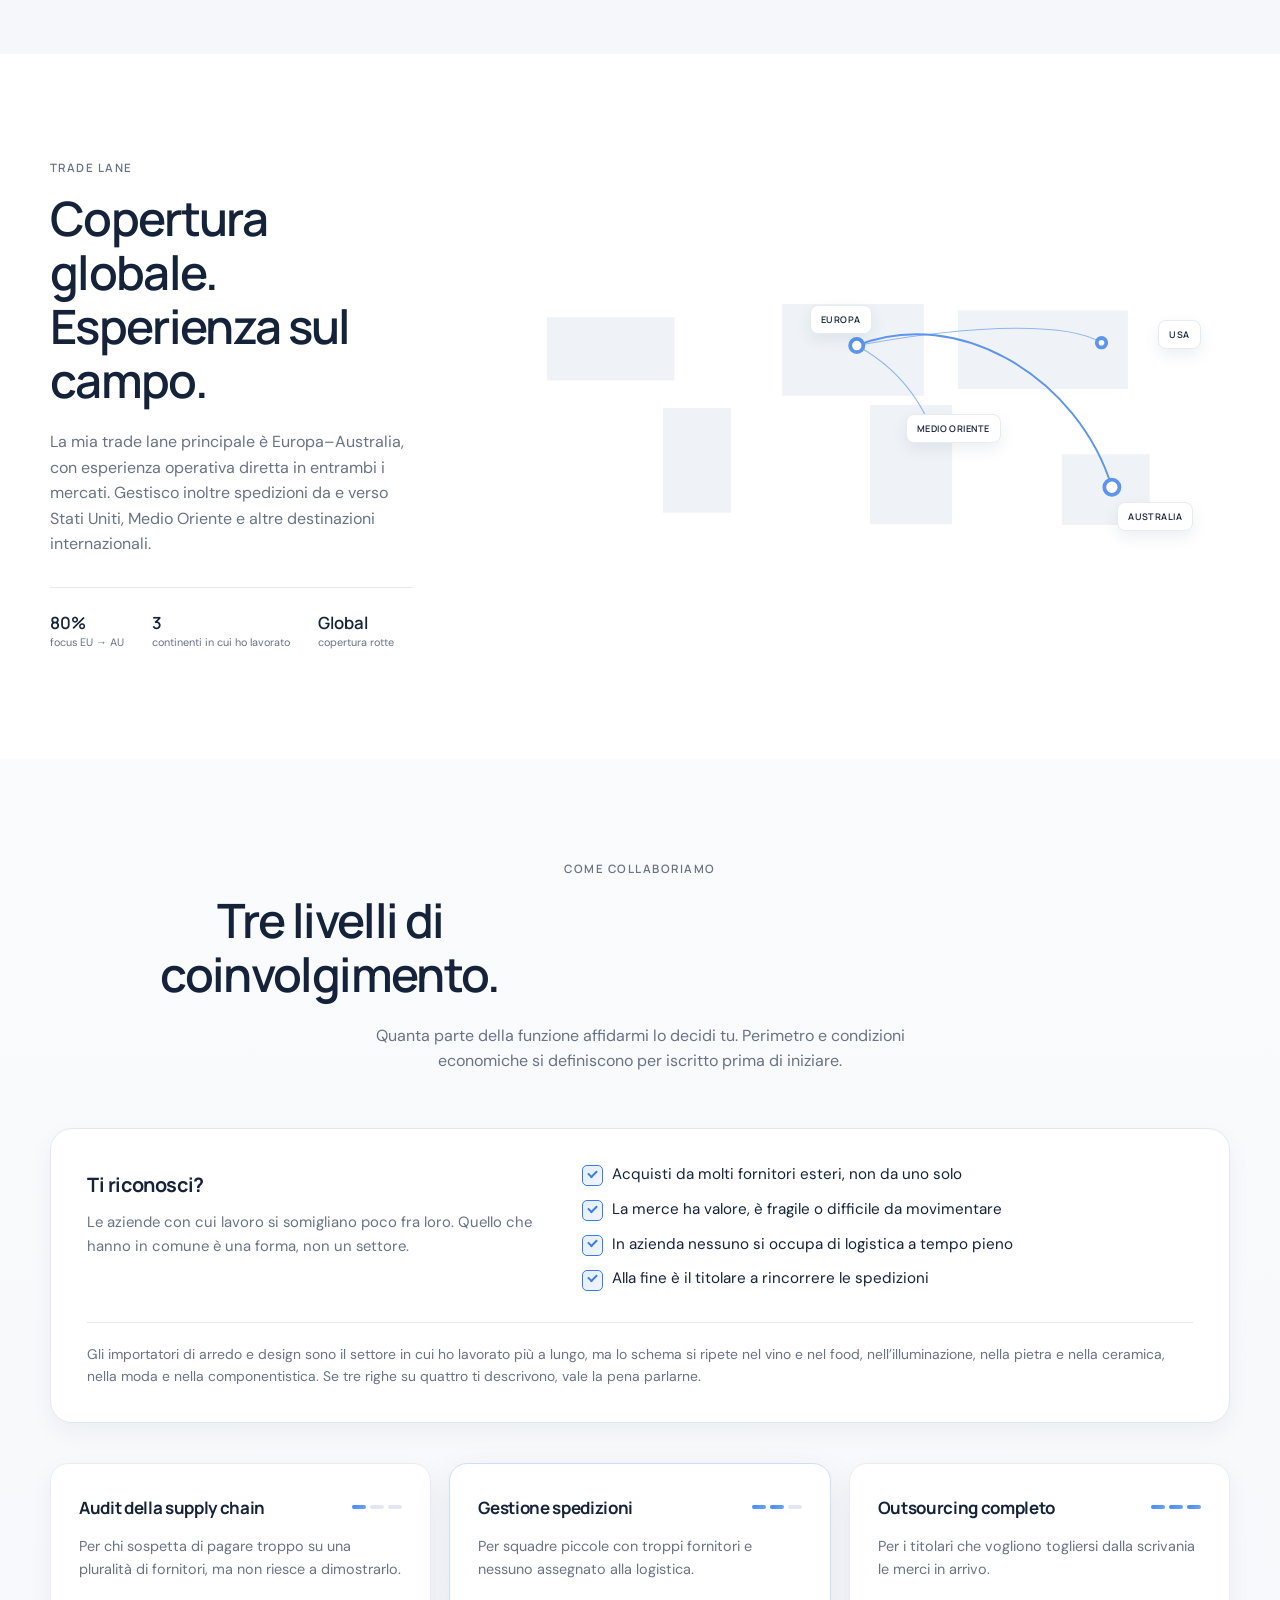
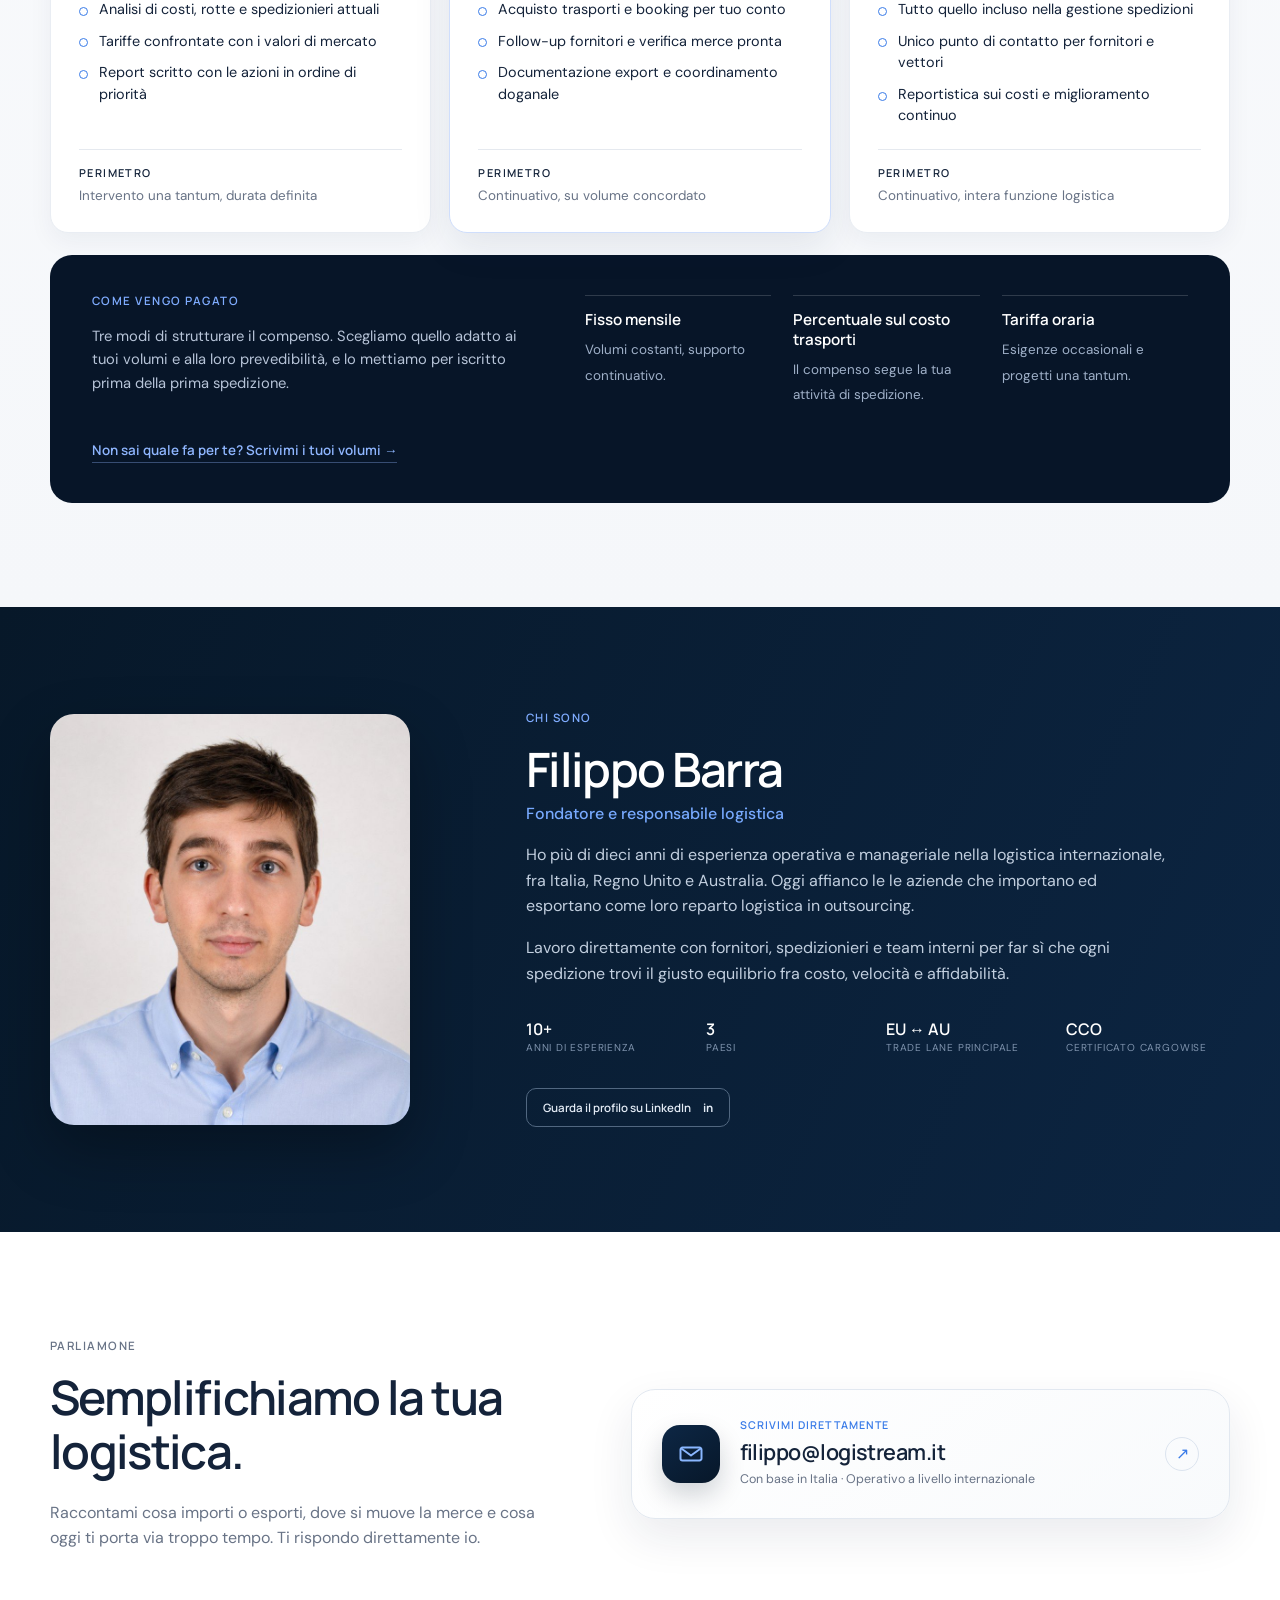
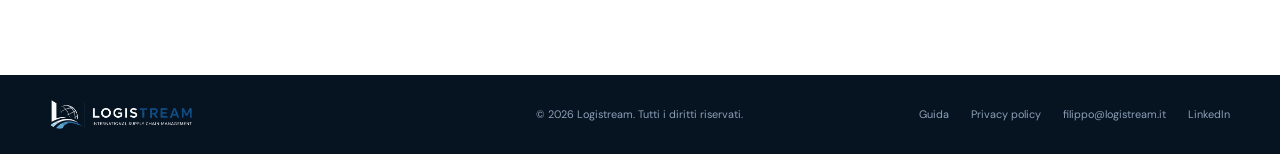
==== commit 14e1f10e: "Aggiornamento sito" ====
--- a/it/index.html
+++ b/it/index.html
@@ -3,13 +3,13 @@
 <head>
   <meta charset="utf-8">
   <meta name="viewport" content="width=device-width, initial-scale=1">
-  <title>Logistream | Gestione logistica in outsourcing</title>
-  <meta name="description" content="Gestione logistica internazionale indipendente per PMI. Coordinamento fornitori, acquisto trasporti e controllo della supply chain via mare, aria e strada.">
+  <title>Gestione logistica in outsourcing | Logistream</title>
+  <meta name="description" content="Gestione logistica indipendente per chi importa da molti fornitori e non ha un reparto logistica. Coordinamento fornitori, acquisto trasporti e controllo end-to-end.">
   <meta property="og:title" content="Logistream | Il tuo reparto logistica in outsourcing">
   <meta property="og:description" content="Logistica internazionale gestita dall'ordine di acquisto alla consegna finale.">
   <meta property="og:type" content="website">
   <meta property="og:site_name" content="Logistream">
-  <meta property="og:image" content="https://logistream.it/assets/og-it.jpg">
+  <meta property="og:image" content="https://www.logistream.it/assets/og-it.jpg">
   <meta property="og:image:width" content="1200">
   <meta property="og:image:height" content="630">
   <meta property="og:image:alt" content="Logistream — il tuo reparto logistica in outsourcing">
@@ -18,12 +18,12 @@
   <meta name="twitter:card" content="summary_large_image">
   <meta name="twitter:title" content="Logistream | Il tuo reparto logistica in outsourcing">
   <meta name="twitter:description" content="Logistica internazionale gestita dall'ordine di acquisto alla consegna finale.">
-  <meta name="twitter:image" content="https://logistream.it/assets/og-it.jpg">
-  <meta property="og:url" content="https://logistream.it/it/">
-  <link rel="canonical" href="https://logistream.it/it/">
-  <link rel="alternate" hreflang="en" href="https://logistream.it/">
-  <link rel="alternate" hreflang="it" href="https://logistream.it/it/">
-  <link rel="alternate" hreflang="x-default" href="https://logistream.it/">
+  <meta name="twitter:image" content="https://www.logistream.it/assets/og-it.jpg">
+  <meta property="og:url" content="https://www.logistream.it/it/">
+  <link rel="canonical" href="https://www.logistream.it/it/">
+  <link rel="alternate" hreflang="en" href="https://www.logistream.it/">
+  <link rel="alternate" hreflang="it" href="https://www.logistream.it/it/">
+  <link rel="alternate" hreflang="x-default" href="https://www.logistream.it/">
   <link rel="icon" href="../assets/favicon.png" sizes="32x32">
   <link rel="icon" href="../assets/icon-512.png" sizes="512x512">
   <link rel="apple-touch-icon" href="../assets/apple-touch-icon.png">
@@ -31,8 +31,9 @@
   <meta name="author" content="Filippo Barra">
   <link rel="preload" href="../assets/fonts/manrope-latin-700-normal.woff2" as="font" type="font/woff2" crossorigin>
   <link rel="preload" href="../assets/fonts/dm-sans-latin-400-normal.woff2" as="font" type="font/woff2" crossorigin>
-  <link rel="stylesheet" href="../assets/styles.css?v=20260723b">
-  <script defer src="../assets/script.js?v=20260723b"></script>
+  <link rel="stylesheet" href="../assets/styles.css?v=20260724b">
+  <script defer src="../assets/script.js?v=20260724b"></script>
+  <script defer src="../assets/analytics.js?v=20260724b"></script>
 </head>
 <body>
 
@@ -99,7 +100,7 @@
       <div class="section-heading reveal">
         <p class="eyebrow">Tu pensa al business</p>
         <h2>Alla logistica ci penso io.</h2>
-        <p>Dal coordinamento dei fornitori alla consegna finale, sono il tuo unico riferimento operativo: la logistica internazionale diventa più semplice, più efficiente e più prevedibile.</p>
+        <p>Dal coordinamento dei fornitori alla consegna finale, sono il tuo unico riferimento operativo: una persona che tiene insieme fornitori, vettori e documenti, cioè quello che in una squadra piccola nessuno ha il tempo di rincorrere.</p>
         <a class="text-link" href="#process">Scopri il processo <span>→</span></a>
       </div>
       <div class="service-list reveal">
@@ -174,7 +175,21 @@
 
   <section class="engagement section-soft" id="engagement">
     <div class="container">
-      <div class="section-heading centered reveal"><p class="eyebrow">Come collaboriamo</p><h2>Tre livelli di coinvolgimento.</h2><p>Ogni azienda ha bisogno di un supporto diverso. Perimetro e condizioni economiche si definiscono per iscritto prima di iniziare.</p></div>
+      <div class="section-heading centered reveal"><p class="eyebrow">Come collaboriamo</p><h2>Tre livelli di coinvolgimento.</h2><p>Quanta parte della funzione affidarmi lo decidi tu. Perimetro e condizioni economiche si definiscono per iscritto prima di iniziare.</p></div>
+
+      <div class="fit reveal">
+        <div>
+          <h3>Ti riconosci?</h3>
+          <p class="fit-lead">Le aziende con cui lavoro si somigliano poco fra loro. Quello che hanno in comune è una forma, non un settore.</p>
+        </div>
+        <ul>
+          <li>Acquisti da molti fornitori esteri, non da uno solo</li>
+          <li>La merce ha valore, è fragile o difficile da movimentare</li>
+          <li>In azienda nessuno si occupa di logistica a tempo pieno</li>
+          <li>Alla fine è il titolare a rincorrere le spedizioni</li>
+        </ul>
+        <p class="fit-note">Gli importatori di arredo e design sono il settore in cui ho lavorato più a lungo, ma lo schema si ripete nel vino e nel food, nell’illuminazione, nella pietra e nella ceramica, nella moda e nella componentistica. Se tre righe su quattro ti descrivono, vale la pena parlarne.</p>
+      </div>
 
       <div class="tier-cards reveal">
         <article class="tier">
@@ -182,7 +197,7 @@
             <h3>Audit della supply chain</h3>
             <span class="tier-meter" role="img" aria-label="Coinvolgimento: leggero"><i class="on"></i><i></i><i></i></span>
           </div>
-          <p class="tier-for">Per chi sospetta di pagare troppo, ma non riesce a dimostrarlo.</p>
+          <p class="tier-for">Per chi sospetta di pagare troppo su una pluralità di fornitori, ma non riesce a dimostrarlo.</p>
           <ul>
             <li>Analisi di costi, rotte e spedizionieri attuali</li>
             <li>Tariffe confrontate con i valori di mercato</li>
@@ -196,7 +211,7 @@
             <h3>Gestione spedizioni</h3>
             <span class="tier-meter" role="img" aria-label="Coinvolgimento: condiviso"><i class="on"></i><i class="on"></i><i></i></span>
           </div>
-          <p class="tier-for">Per i team che tengono la logistica in casa ma non hanno più ore a disposizione.</p>
+          <p class="tier-for">Per squadre piccole con troppi fornitori e nessuno assegnato alla logistica.</p>
           <ul>
             <li>Acquisto trasporti e booking per tuo conto</li>
             <li>Follow-up fornitori e verifica merce pronta</li>
@@ -210,7 +225,7 @@
             <h3>Outsourcing completo</h3>
             <span class="tier-meter" role="img" aria-label="Coinvolgimento: totale"><i class="on"></i><i class="on"></i><i class="on"></i></span>
           </div>
-          <p class="tier-for">Per le aziende che vogliono togliersi la logistica dalla scrivania.</p>
+          <p class="tier-for">Per i titolari che vogliono togliersi dalla scrivania le merci in arrivo.</p>
           <ul>
             <li>Tutto quello incluso nella gestione spedizioni</li>
             <li>Unico punto di contatto per fornitori e vettori</li>
@@ -242,7 +257,7 @@
         <p class="eyebrow light">Chi sono</p>
         <h2>Filippo Barra</h2>
         <p class="role">Fondatore e responsabile logistica</p>
-        <p>Ho più di dieci anni di esperienza operativa e manageriale nella logistica internazionale, fra Italia, Regno Unito e Australia. Oggi affianco le piccole e medie imprese come loro reparto logistica in outsourcing.</p>
+        <p>Ho più di dieci anni di esperienza operativa e manageriale nella logistica internazionale, fra Italia, Regno Unito e Australia. Oggi affianco le le aziende che importano ed esportano come loro reparto logistica in outsourcing.</p>
         <p>Lavoro direttamente con fornitori, spedizionieri e team interni per far sì che ogni spedizione trovi il giusto equilibrio fra costo, velocità e affidabilità.</p>
         <div class="about-stats"><div><strong>10+</strong><span>anni di esperienza</span></div><div><strong>3</strong><span>paesi</span></div><div><strong>EU ↔ AU</strong><span>trade lane principale</span></div><div><strong>CCO</strong><span>certificato CargoWise</span></div></div>
         <a class="outline-btn" href="https://www.linkedin.com/in/filippo-barra/" target="_blank" rel="noopener">Guarda il profilo su LinkedIn <span>in</span></a>
@@ -281,15 +296,15 @@
   "@graph": [
     {
       "@type": "ProfessionalService",
-      "@id": "https://logistream.it/#business",
+      "@id": "https://www.logistream.it/#business",
       "name": "Logistream",
-      "url": "https://logistream.it/",
-      "description": "Gestione logistica internazionale indipendente per piccole e medie imprese: coordinamento fornitori, acquisto trasporti e controllo della supply chain end-to-end.",
+      "url": "https://www.logistream.it/",
+      "description": "Gestione logistica internazionale indipendente per aziende senza una funzione logistica interna: coordinamento fornitori, acquisto trasporti e controllo della supply chain end-to-end.",
       "email": "filippo@logistream.it",
-      "image": "https://logistream.it/assets/og-it.jpg",
-      "logo": "https://logistream.it/assets/logistream-logo.png",
+      "image": "https://www.logistream.it/assets/og-it.jpg",
+      "logo": "https://www.logistream.it/assets/logistream-logo.png",
       "founder": {
-        "@id": "https://logistream.it/#filippo"
+        "@id": "https://www.logistream.it/#filippo"
       },
       "address": {
         "@type": "PostalAddress",
@@ -377,13 +392,13 @@
     },
     {
       "@type": "Person",
-      "@id": "https://logistream.it/#filippo",
+      "@id": "https://www.logistream.it/#filippo",
       "name": "Filippo Barra",
       "jobTitle": "Fondatore e responsabile logistica",
       "email": "filippo@logistream.it",
-      "image": "https://logistream.it/assets/filippo-barra.jpg",
+      "image": "https://www.logistream.it/assets/filippo-barra.jpg",
       "worksFor": {
-        "@id": "https://logistream.it/#business"
+        "@id": "https://www.logistream.it/#business"
       },
       "sameAs": [
         "https://www.linkedin.com/in/filippo-barra/"
@@ -391,12 +406,12 @@
     },
     {
       "@type": "WebSite",
-      "@id": "https://logistream.it/it/#website",
-      "url": "https://logistream.it/it/",
+      "@id": "https://www.logistream.it/it/#website",
+      "url": "https://www.logistream.it/it/",
       "name": "Logistream",
       "inLanguage": "it",
       "publisher": {
-        "@id": "https://logistream.it/#business"
+        "@id": "https://www.logistream.it/#business"
       }
     }
   ]
--- a/assets/styles.css
+++ b/assets/styles.css
@@ -134,3 +134,24 @@
 /* the width/height attributes on the portrait are a CLS hint only —
    height must stay auto so the aspect-ratio rule keeps control */
 .portrait-wrap img{height:auto}
+
+/* --- Author box on guides --- */
+.author-box{display:flex;gap:22px;align-items:flex-start;background:var(--soft);border:1px solid var(--line);border-radius:var(--radius);padding:26px 28px;margin:56px 0 0}
+.author-box img{width:78px;height:78px;border-radius:50%;object-fit:cover;object-position:center top;flex:none}
+.author-box .who{font:600 1rem/1.3 'Manrope',sans-serif;margin:0 0 3px}
+.author-box .what{font-size:.83rem;color:var(--blue);margin:0 0 10px}
+.author-box p{font-size:.9rem;line-height:1.6;margin:0 0 10px;color:var(--muted)}
+.author-box a{font:600 .8rem 'Manrope',sans-serif;color:var(--blue);border-bottom:1px solid rgba(57,123,232,.32);padding-bottom:2px}
+.author-box a:hover{border-color:var(--blue)}
+@media(max-width:640px){.author-box{flex-direction:column;gap:16px;padding:22px}}
+
+/* --- "Is this you?" qualifier --- */
+.fit{background:#fff;border:1px solid var(--line);border-radius:var(--radius);padding:34px 36px;margin:0 0 40px;display:grid;grid-template-columns:minmax(220px,.85fr) 1.15fr;gap:28px 44px;align-items:start;box-shadow:0 9px 25px rgba(21,47,82,.05)}
+.fit h3{margin:6px 0 10px;font-size:1.24rem}
+.fit .fit-lead{color:var(--muted);font-size:.93rem;margin:0}
+.fit ul{list-style:none;margin:0;padding:0;display:grid;gap:12px}
+.fit li{position:relative;padding-left:30px;font-size:.95rem;line-height:1.5}
+.fit li:before{content:"";position:absolute;left:0;top:.15em;width:19px;height:19px;border-radius:5px;border:1.5px solid var(--blue);background:linear-gradient(135deg,rgba(69,136,244,.14),rgba(108,166,255,.10))}
+.fit li:after{content:"";position:absolute;left:6px;top:.45em;width:7px;height:4px;border-left:2px solid var(--blue);border-bottom:2px solid var(--blue);transform:rotate(-45deg)}
+.fit .fit-note{grid-column:1/-1;margin:4px 0 0;padding-top:20px;border-top:1px solid var(--line);font-size:.87rem;color:var(--muted)}
+@media(max-width:820px){.fit{grid-template-columns:1fr;padding:26px 24px}}
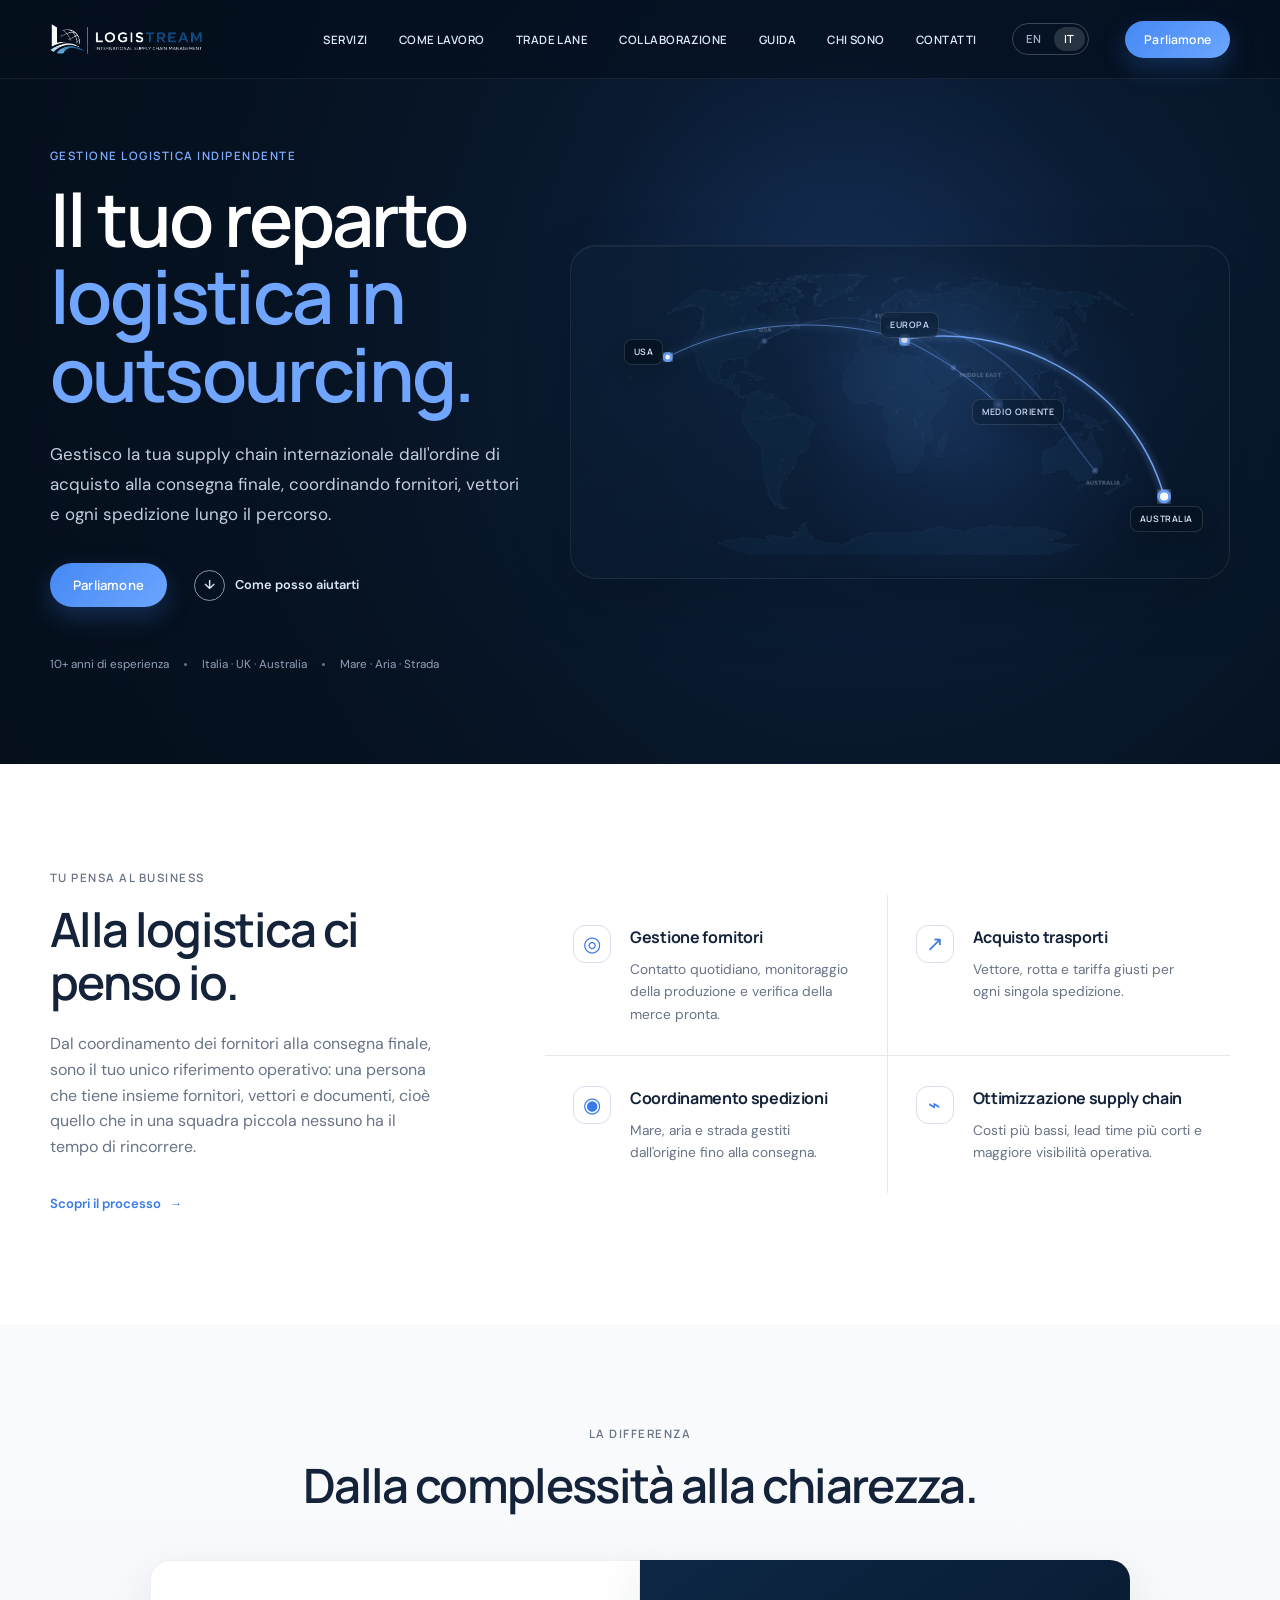
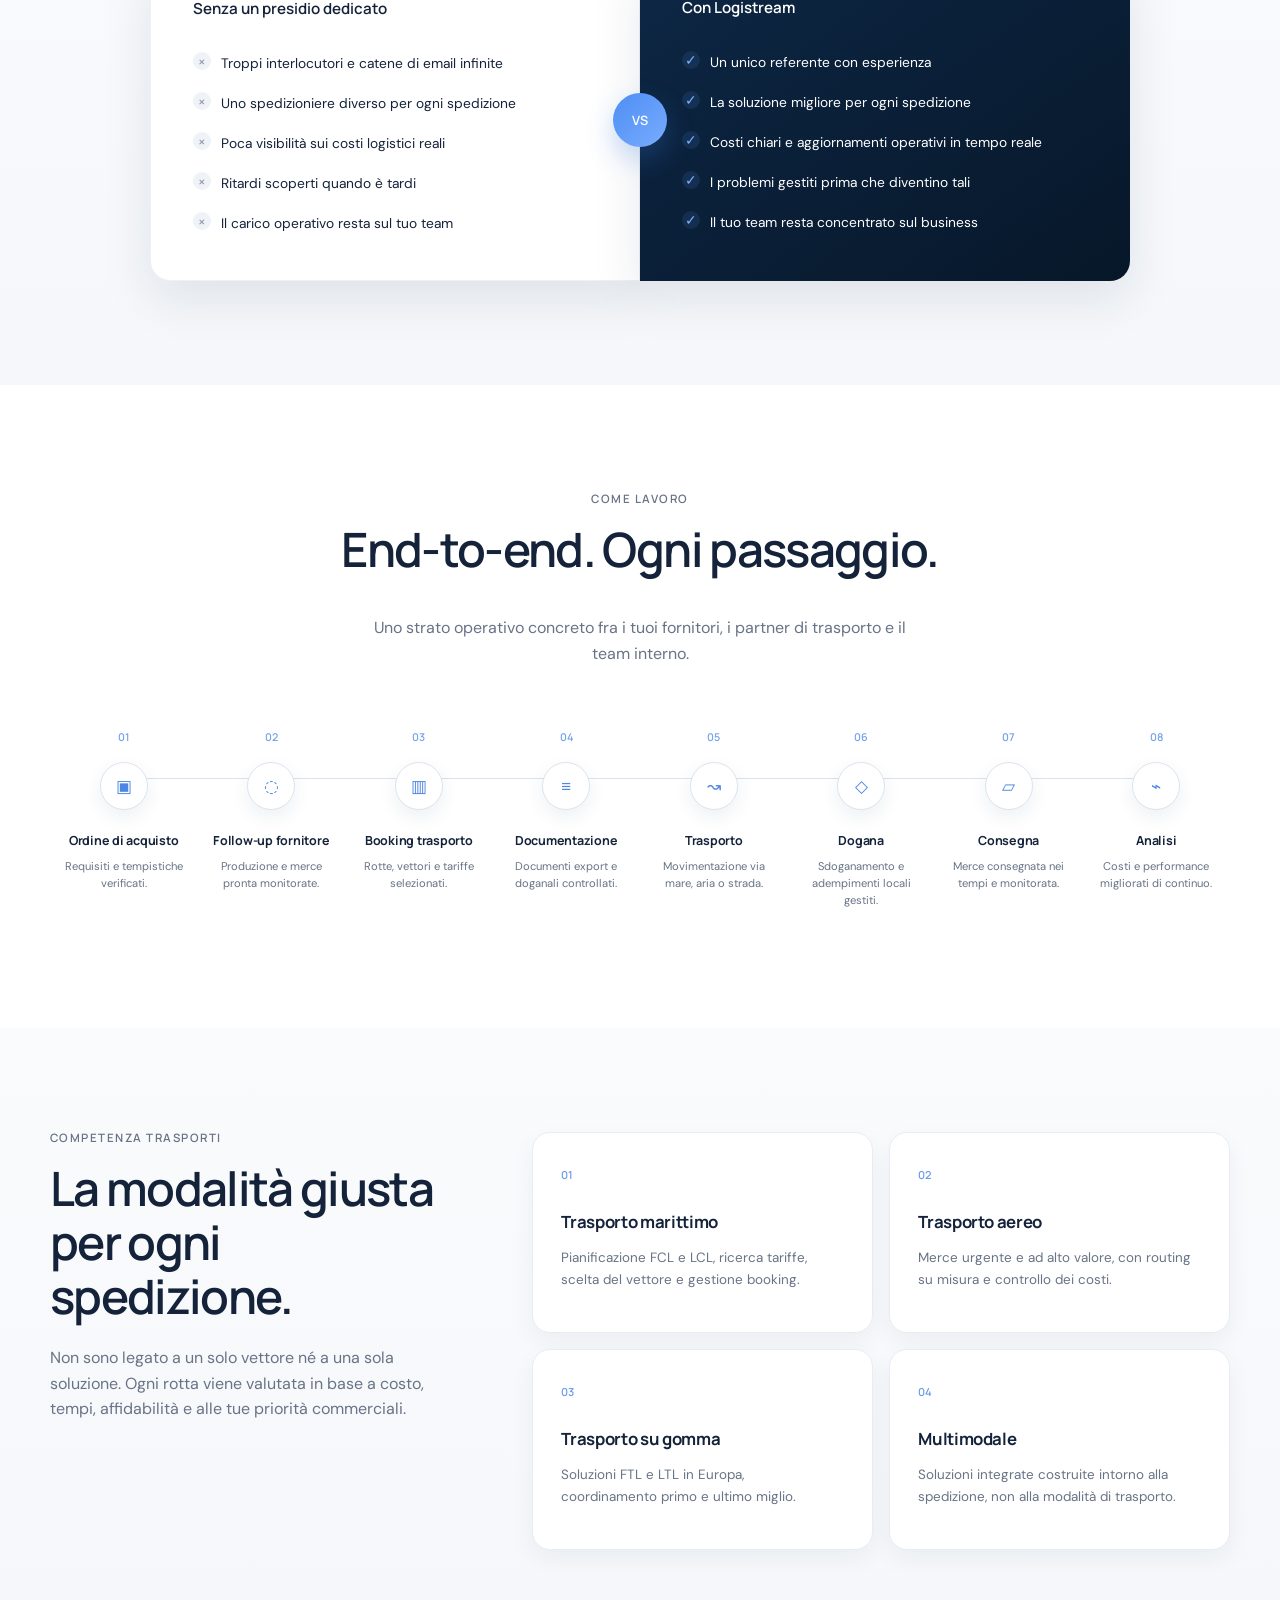
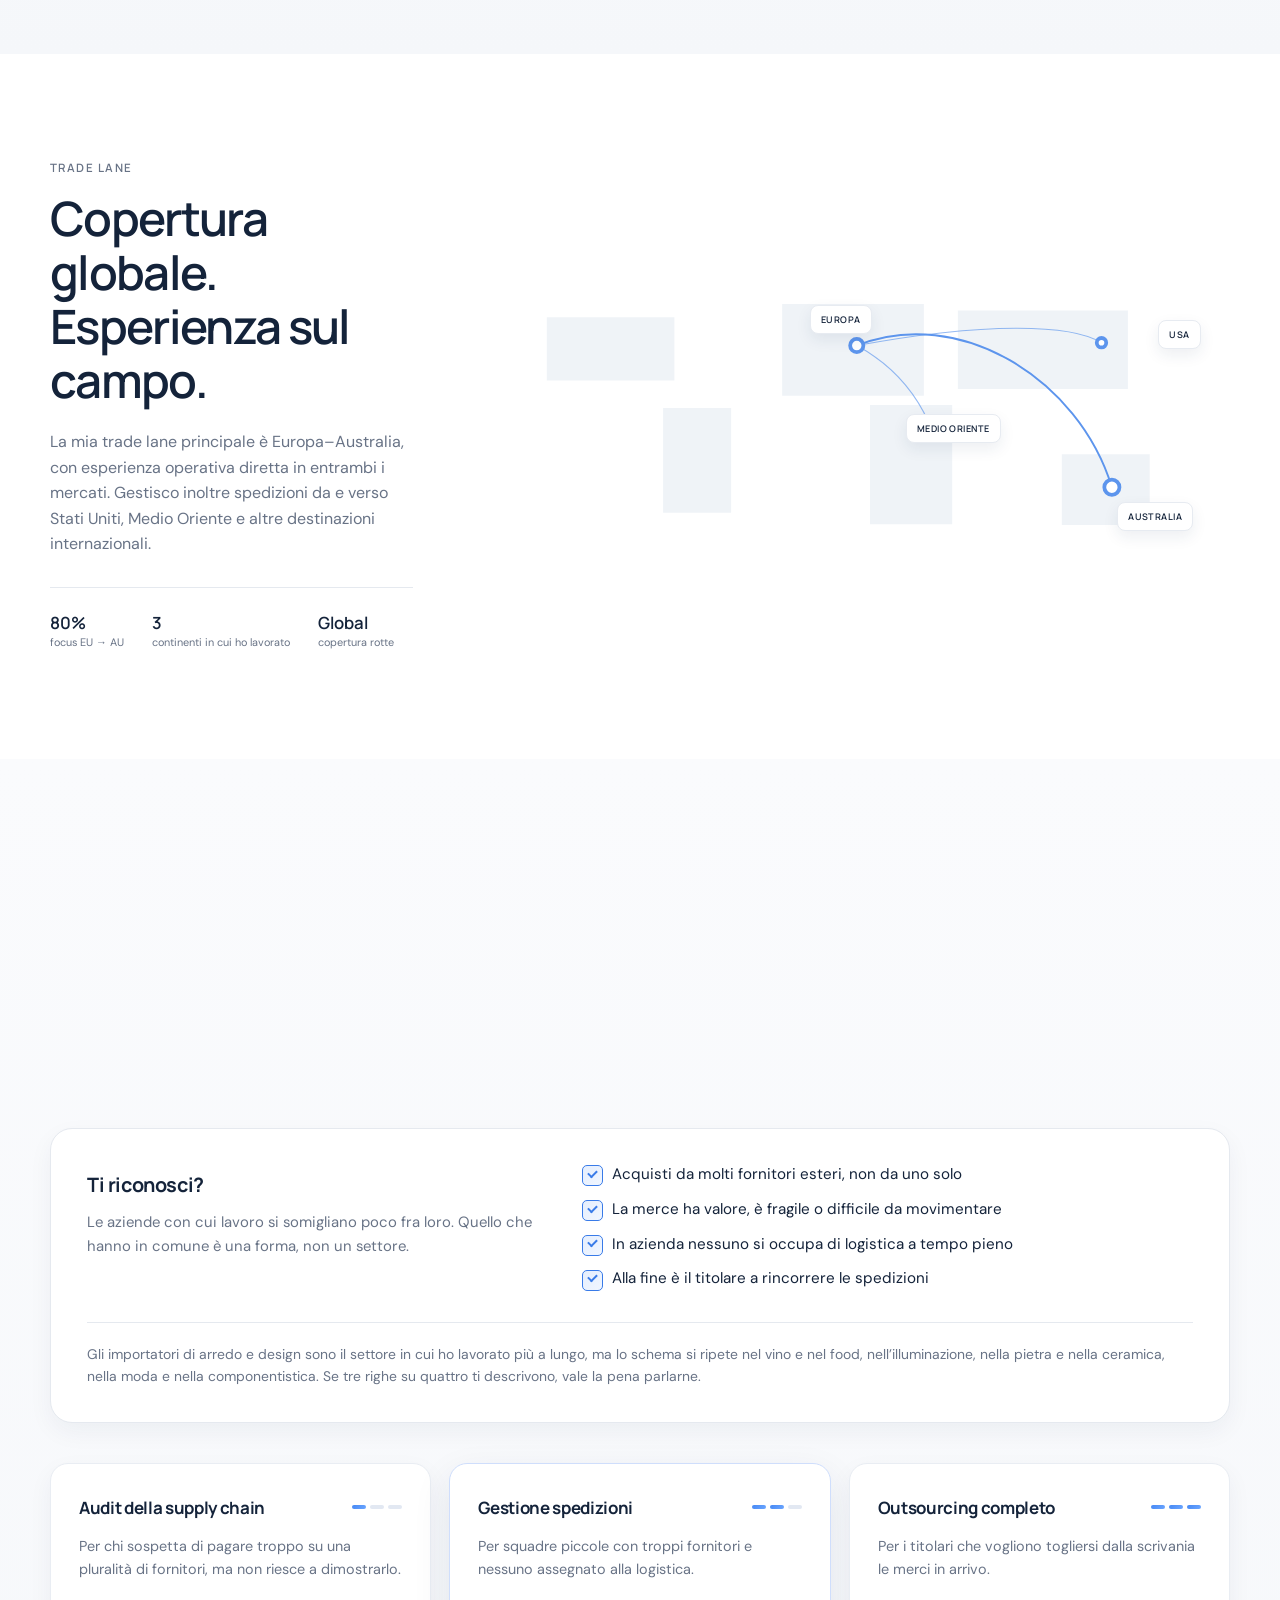
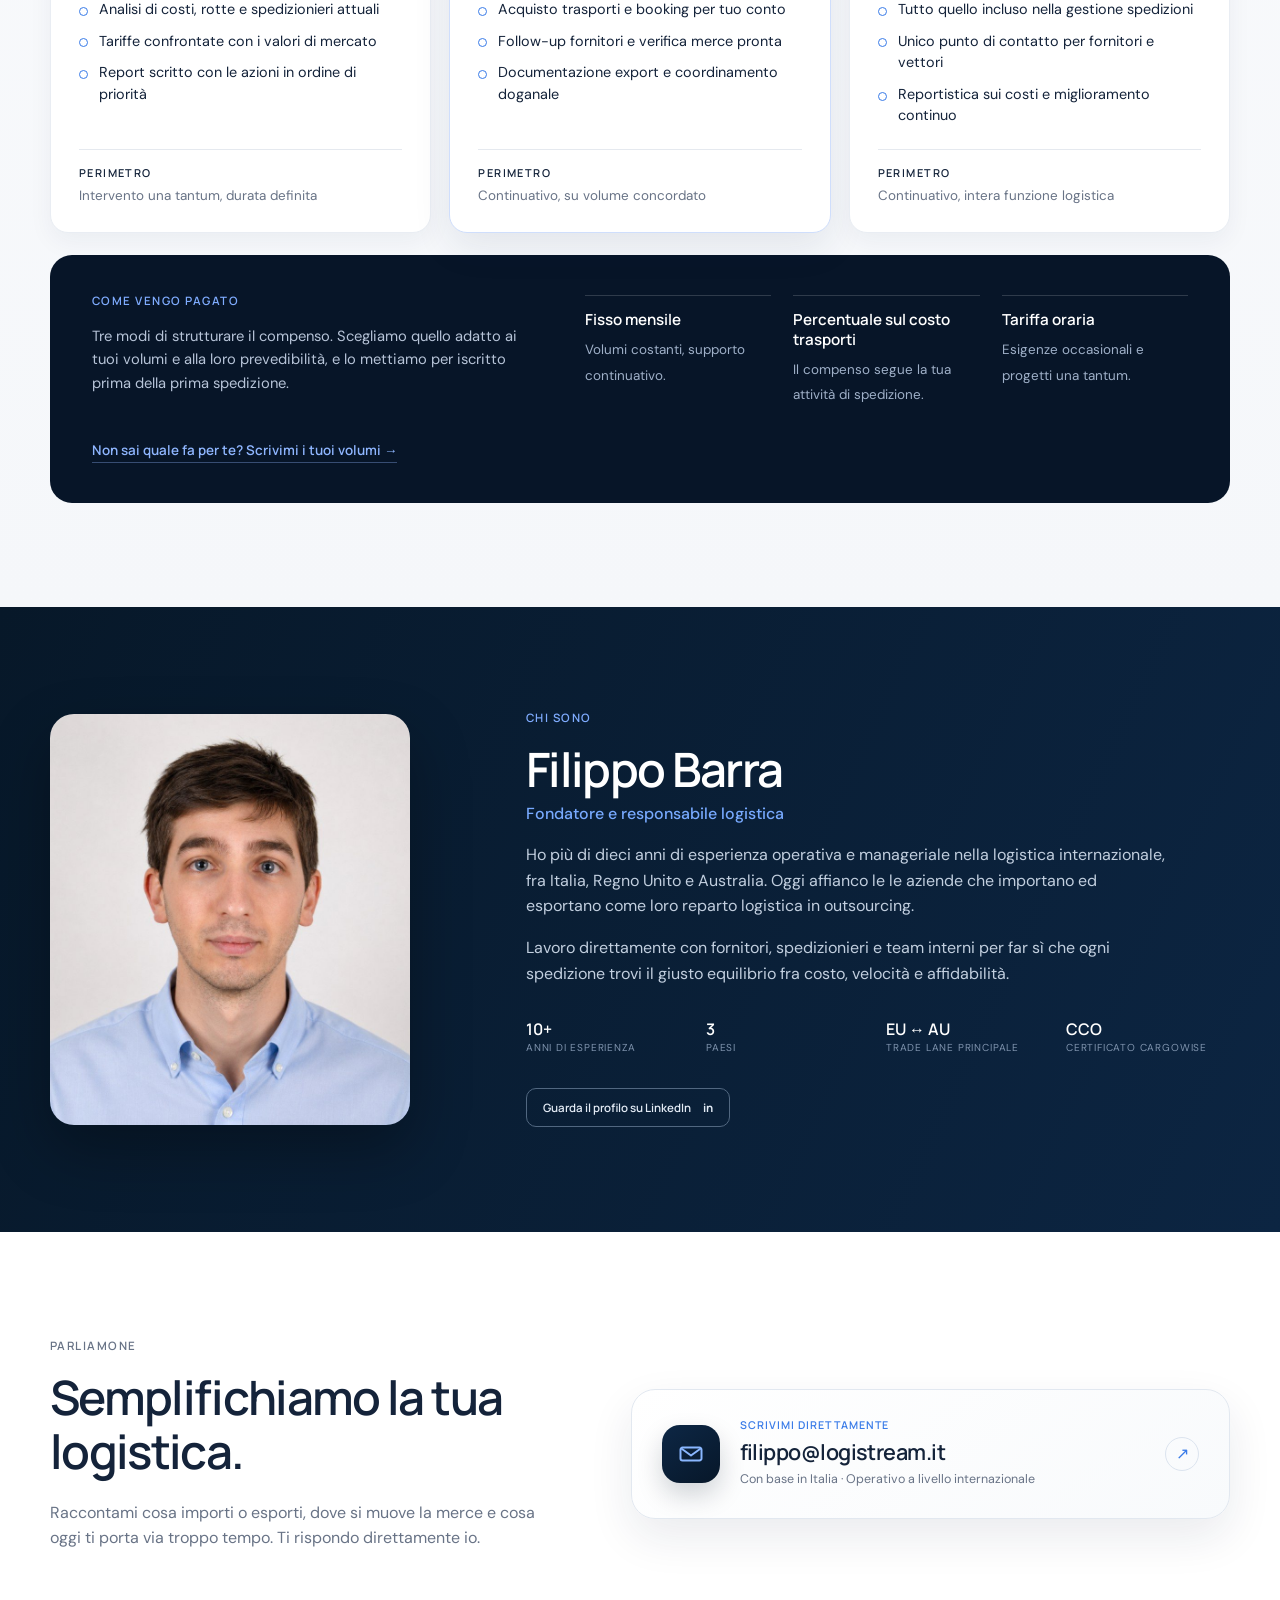
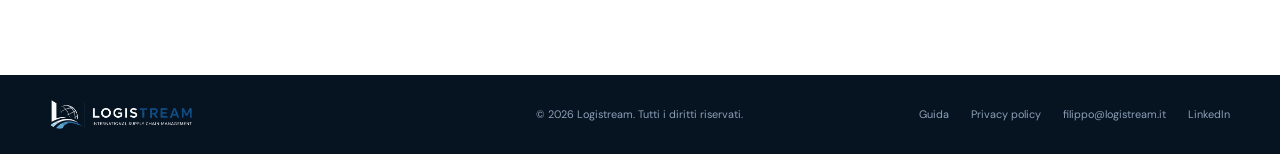
==== commit e38cc38f: "Add Vercel Web Analytics" ====
--- a/it/index.html
+++ b/it/index.html
@@ -33,6 +33,8 @@
   <link rel="preload" href="../assets/fonts/dm-sans-latin-400-normal.woff2" as="font" type="font/woff2" crossorigin>
   <link rel="stylesheet" href="../assets/styles.css?v=20260724b">
   <script defer src="../assets/script.js?v=20260724b"></script>
+  <script>window.va = window.va || function () { (window.vaq = window.vaq || []).push(arguments); };</script>
+  <script defer src="/_vercel/insights/script.js"></script>
   <script defer src="../assets/analytics.js?v=20260724b"></script>
 </head>
 <body>
